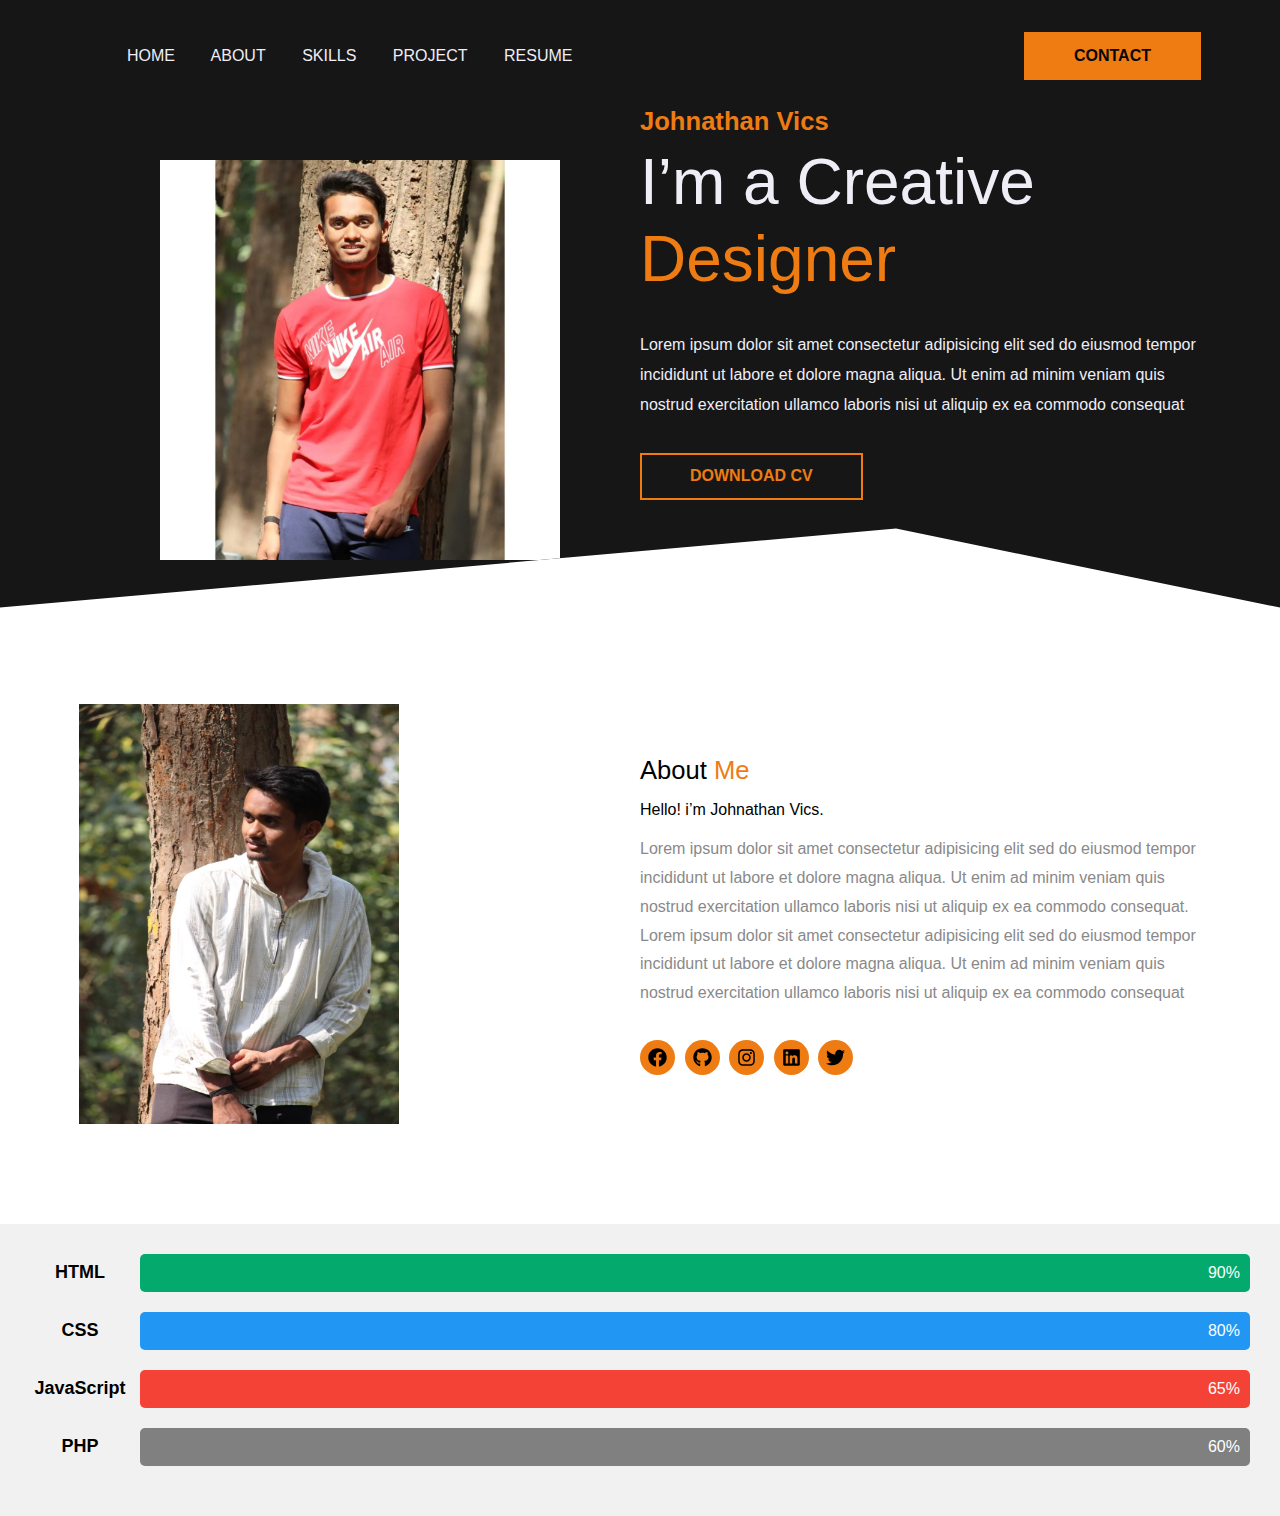
==== Level 1/Task 2/portfolio.html @ 54e66e0d "done" ====
<!DOCTYPE html>
<html lang="en">
  <head>
    <meta charset="UTF-8" />
    <meta name="viewport" content="width=device-width, initial-scale=1.0" />
    <title>Deepak Singh Bohra</title>
    <link rel="stylesheet" href="./css/style.css" />
  </head>
  <body>
    <header>
      <div class="container">
        <nav id="main-nav" class="flex items-center justify-between">
          <div class="left flex items-center">
            <div class="branding">
              <img src="" alt="" />
            </div>
            <div>
              <a href="#">Home</a>
              <a href="#about">About</a>
              <a href="#skills">Skills</a>
              <a href="#project">Project</a>
              <a href="#resume">Resume</a>
            </div>
          </div>
          <div class="right">
            <button class="btn btn-primary">Contact</button>
          </div>
        </nav>
        <div class="hero flex items-center justify-between">
          <div class="left flex-1 flex justify-center">
            <img src="./images/myp.jpeg" alt="" />
          </div>
          <div class="right flex-1">
            <h6>Johnathan Vics</h6>
            <h1>I’m a Creative <span>Designer</span></h1>
            <p>
              Lorem ipsum dolor sit amet consectetur adipisicing elit sed do
              eiusmod tempor incididunt ut labore et dolore magna aliqua. Ut
              enim ad minim veniam quis nostrud exercitation ullamco laboris
              nisi ut aliquip ex ea commodo consequat
            </p>
            <div>
              <button class="btn btn-secondary">DOWNLOAD CV</button>
            </div>
          </div>
        </div>
      </div>
    </header>
    <section id="about" class="about">
        <div class="container flex items-center about-inner-wrap">
            <div class="flex-1">
                <img class="about-me-img" src="./images/mypic2.jpeg" alt="">
            </div>
            <div class="flex-1 right">
                <h1>About <span>Me</span></h1>
                <h3>Hello! i’m Johnathan Vics.</h3>
                <p>Lorem ipsum dolor sit amet consectetur adipisicing elit sed do eiusmod tempor incididunt ut
                    labore et
                    dolore magna aliqua. Ut enim ad minim veniam quis nostrud exercitation ullamco laboris nisi ut
                    aliquip ex ea commodo consequat. Lorem ipsum dolor sit amet consectetur adipisicing elit sed do
                    eiusmod tempor incididunt ut labore et dolore magna aliqua.

                    Ut enim ad minim veniam quis nostrud exercitation ullamco laboris nisi ut aliquip ex ea commodo
                    consequat</p>
                <div class="social">
                    <a href="#"><img src="./icons/facebook.svg" alt=""></a>
                    <a href="#"><img src="./icons/github.svg" alt=""></a>
                    <a href="#"><img src="./icons/instagram.svg" alt=""></a>
                    <a href="#"><img src="./icons/linkedin.svg" alt=""></a>
                    <a href="#"><img src="./icons/twitter.svg" alt=""></a>
                </div>
            </div>
        </div>
    </section>
    <section id="skills">
        <div class="skill-container">
            <p>HTML</p>
            <div class="skill html">90%</div>
        </div>
          
        <div class="skill-container">
            <p>CSS</p>
            <div class="skill css">80%</div>
        </div>
          
        <div class="skill-container">
            <p>JavaScript</p>
            <div class="skill js">65%</div>
        </div>
          
        <div class="skill-container">
            <p>PHP</p>
            <div class="skill php">60%</div>
        </div>
    </section>
  </body>
</html>
---- Level 1/Task 2/css/style.css ----
@import 'utilities.css';

* {
    padding: 0;
    margin: 0;
    box-sizing: border-box;
    -webkit-font-smoothing: antialiased;
}

:root {
    --primary: #ee7c12;
    --dark: #161616;
    --pure: hsl(248, 33%, 95%);
    --ternary: #898989;
    --light: #F2F2F2;
    --secondary: #070606;
}

html {
    scroll-behavior: smooth;
}

body {
    font-family: 'Poppins', sans-serif;
}

header {
    background: var(--dark);
    clip-path: polygon(0 0, 100% 0, 100% 100%, 70% 87%, 0 100%);
}

.container {
    max-width: 1152px;
    padding: 0 15px;
    margin: 0 auto;
}

header nav .left a {
    color: var(--pure);
    text-decoration: none;
    margin-right: 2rem;
    text-transform: uppercase;
    transition: all .3s ease;
}

header nav .left a:hover {
    color: var(--primary);
}

header nav {
    padding: 2rem 0;
}

header nav .branding {
    margin-right: 3rem;
}
.hero{
    padding:3rem 0;
}
.hero .left img{
    width:400px;
}
.hero .right{
    color:var(--pure);
}
.hero .right h6{
    font-size:1.6rem;
    color:var(--primary);
    margin-bottom:0.5rem;
}
.hero .right h1{
    font-size:4rem;
    font-weight:100;
    line-height:1.2;
    margin-bottom:2rem;
}
.hero .right h1 span{
    color:var(--primary);
}
.hero .right p{
    line-height:1.9;
    margin-bottom:2rem;
}
.hero .right {
    margin-top:-7rem;
}
section{
    padding:6rem 0;
}
section.about .about-me-img{
    height:420px;
    width: 320px;
}
section.about h1{
    margin-bottom: 1rem;
    font-size:1.6rem;
    font-weight:400;
}
section.about h1 span{
    color:var(--primary);
}
section.about h3{
    font-size: 1rem;
    margin-bottom:1rem;
    font-weight: 400;
}

section.about p{
    font-family:'Lato', sans-serif;
    color:var(--ternary);
    line-height: 1.8;
    margin-bottom:2rem;
}
section.about .social{
    display:flex;
}
section.about .social a{
    background:var(--primary);
    display:flex;
    align-items:center;
    justify-content:center;
    width:35px;
    height:35px;
    border-radius: 50%;
    -webkit-border-radius: 50%;
    -moz-border-radius: 50%;
    -ms-border-radius: 50%;
    -o-border-radius: 50%;
    margin-right:0.6rem;
    transition: all .3s ease;
    -webkit-transition: all .3s ease;
    -moz-transition: all .3s ease;
    -ms-transition: all .3s ease;
    -o-transition: all .3s ease;
}
section.about .social a:hover{
    background:var(--pure);
}
section.about .social a img{
    width:100%;
    height:100%;
    padding:0.5rem;
}

body {
    font-family: Arial, sans-serif;
    margin: 0;
    padding: 0;
}

#skills {
    background-color: #f1f1f1;
    padding: 30px;
    text-align: center;
}

.skill-container {
    display: flex;
    align-items: center;
    margin-bottom: 20px;
}

.skill-container p {
    margin-right: 10px;
    font-size: 18px;
    font-weight: bold;
    width: 100px;
}

.skill {
    flex: 1;
    text-align: right;
    padding: 10px;
    border-radius: 5px;
    color: white;
    transition: width 1s;
}

.html {
    background-color: #04AA6D;
    width: 90%;
} 
.css {
    background-color: #2196F3;
    width:80%;
} 
.js {
    background-color: #f44336;
    width: 65%;
} 
.php {      
    background-color: #808080;
    width: 60%;
}
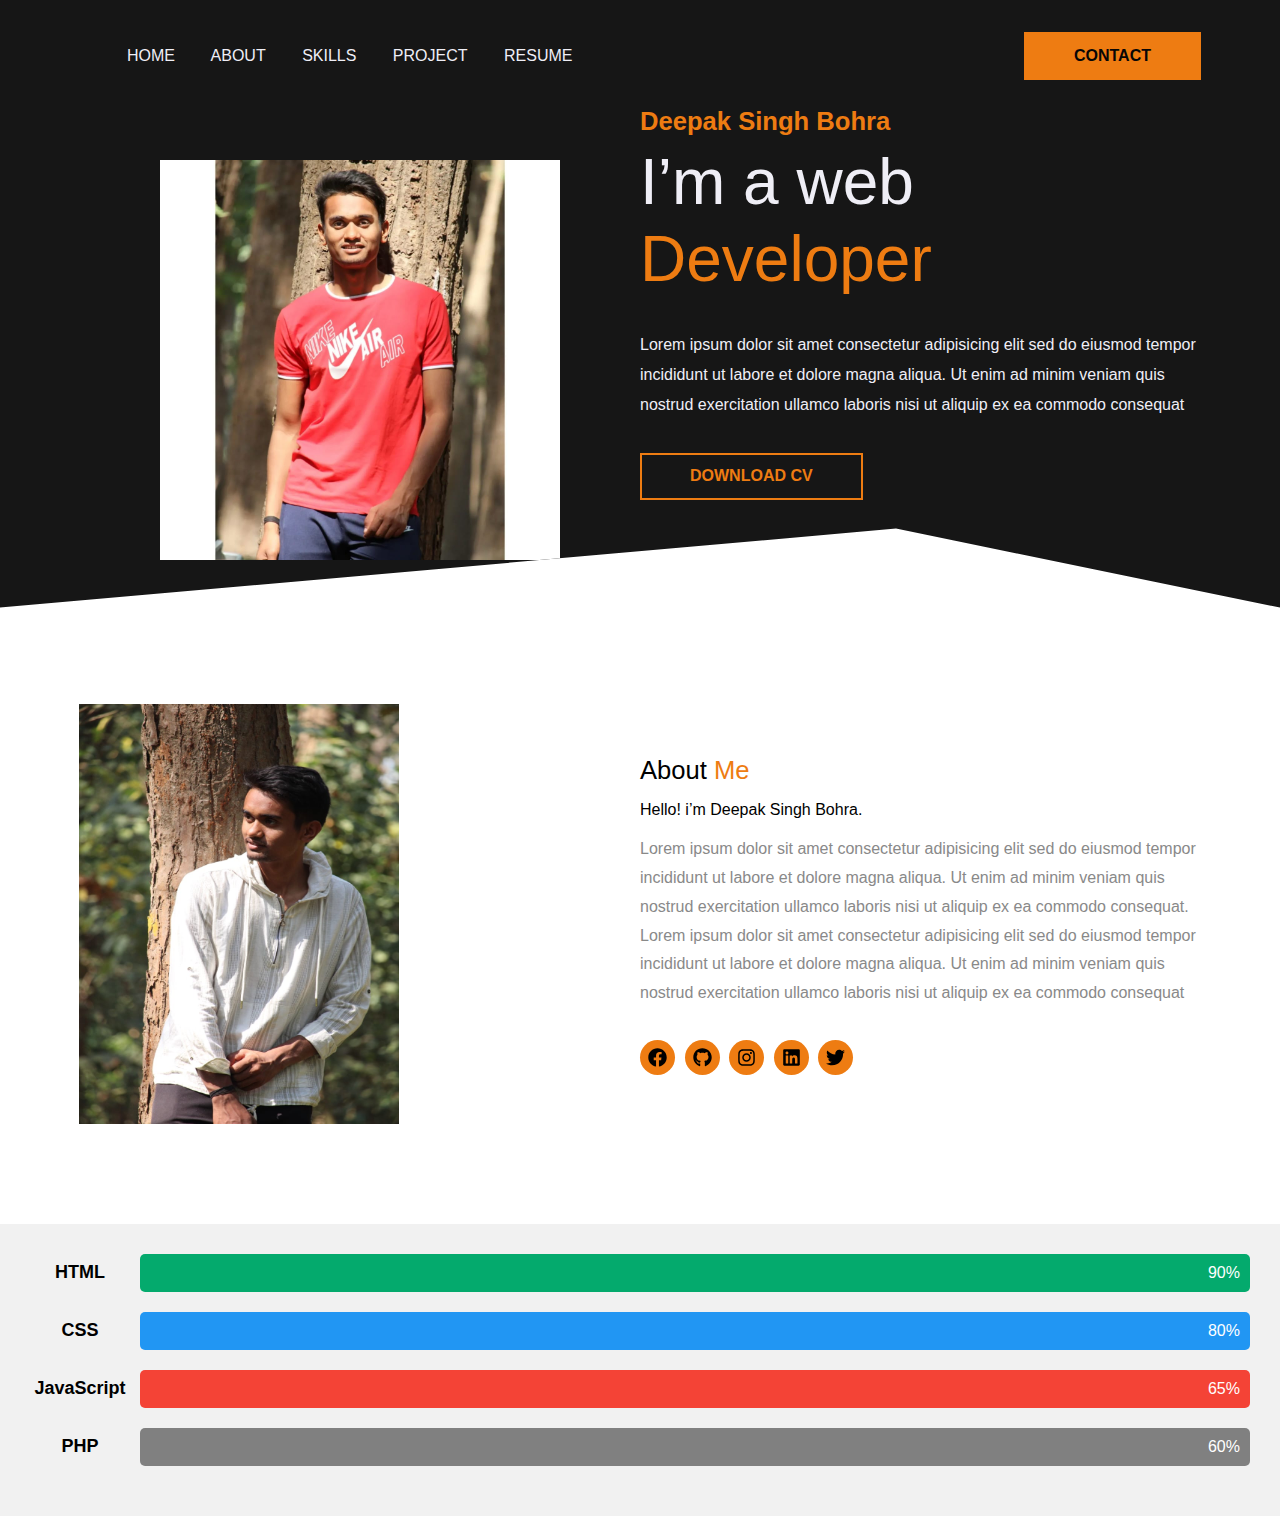
==== commit f936effa: "Update portfolio.html" ====
--- a/Level 1/Task 2/portfolio.html
+++ b/Level 1/Task 2/portfolio.html
@@ -31,8 +31,8 @@
             <img src="./images/myp.jpeg" alt="" />
           </div>
           <div class="right flex-1">
-            <h6>Johnathan Vics</h6>
-            <h1>I’m a Creative <span>Designer</span></h1>
+            <h6>Deepak Singh Bohra</h6>
+            <h1>I’m a web <span>Developer</span></h1>
             <p>
               Lorem ipsum dolor sit amet consectetur adipisicing elit sed do
               eiusmod tempor incididunt ut labore et dolore magna aliqua. Ut
@@ -53,7 +53,7 @@
             </div>
             <div class="flex-1 right">
                 <h1>About <span>Me</span></h1>
-                <h3>Hello! i’m Johnathan Vics.</h3>
+                <h3>Hello! i’m Deepak Singh Bohra.</h3>
                 <p>Lorem ipsum dolor sit amet consectetur adipisicing elit sed do eiusmod tempor incididunt ut
                     labore et
                     dolore magna aliqua. Ut enim ad minim veniam quis nostrud exercitation ullamco laboris nisi ut
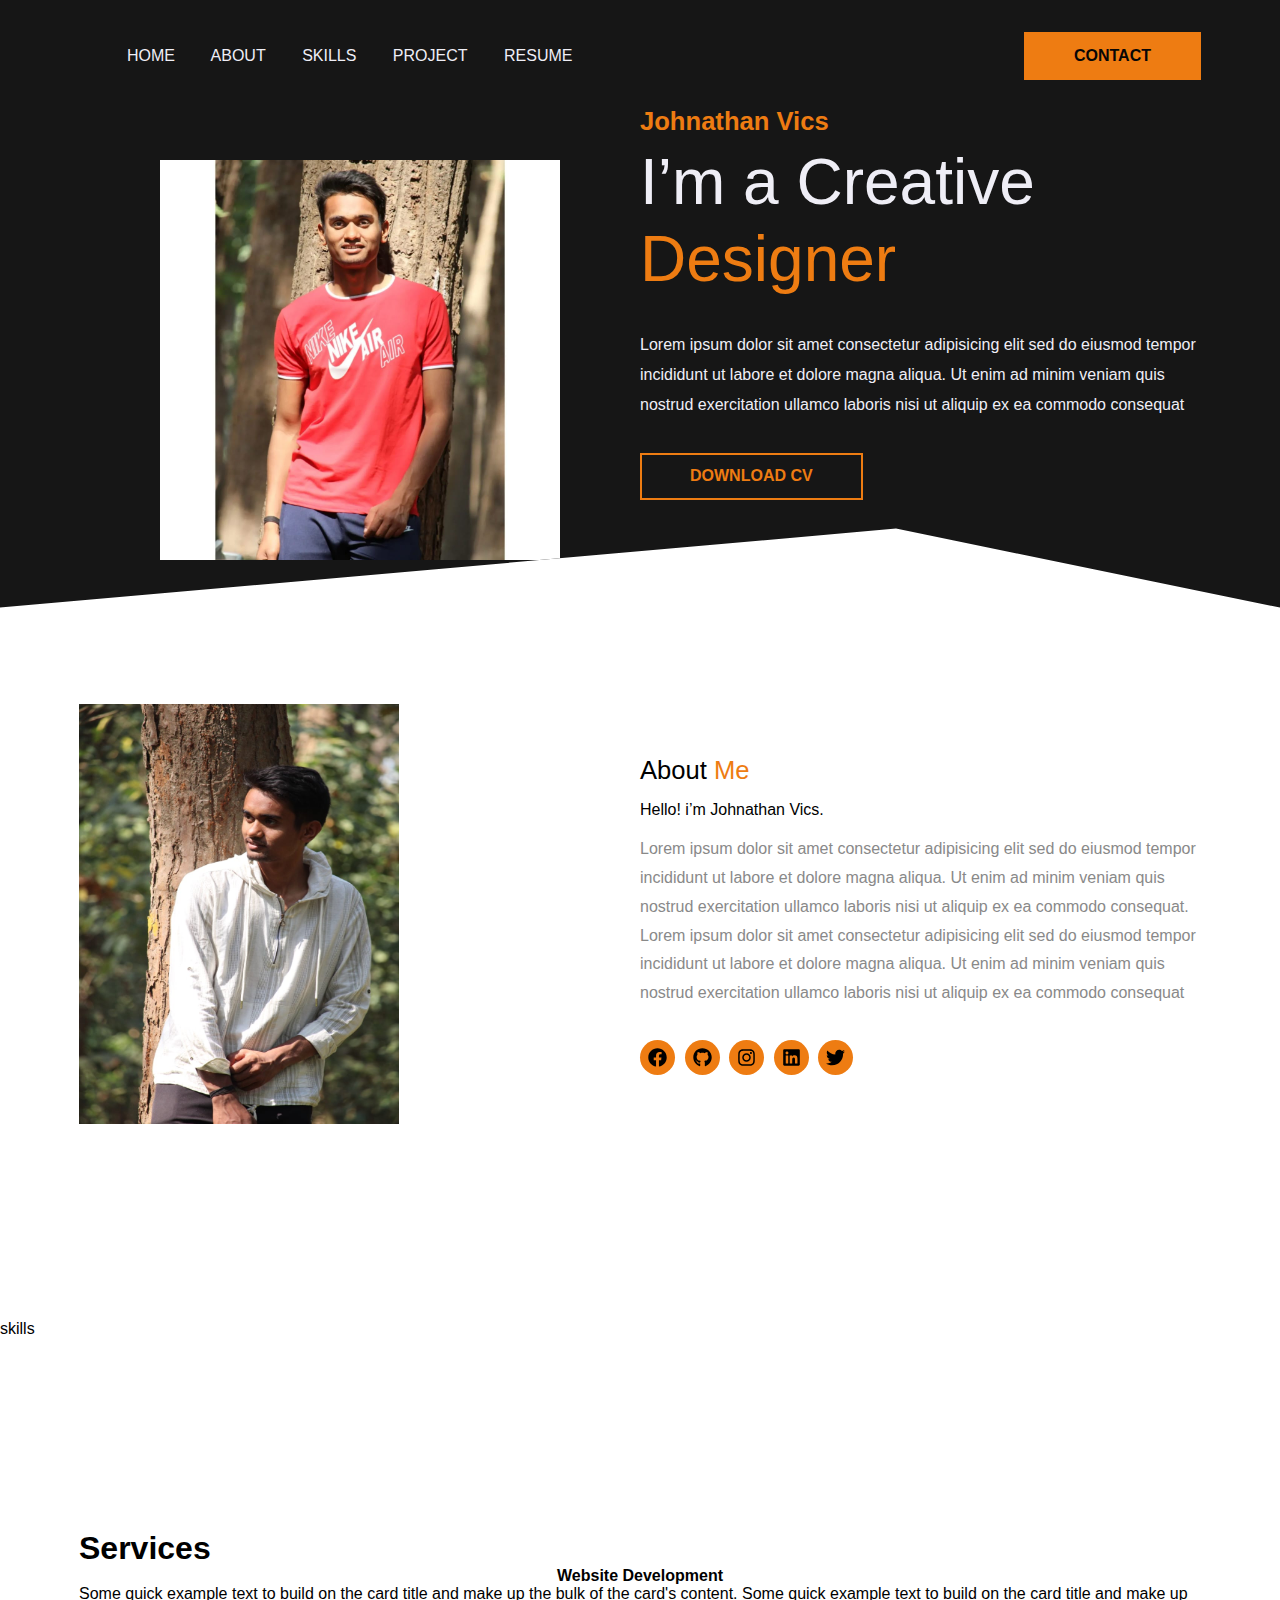
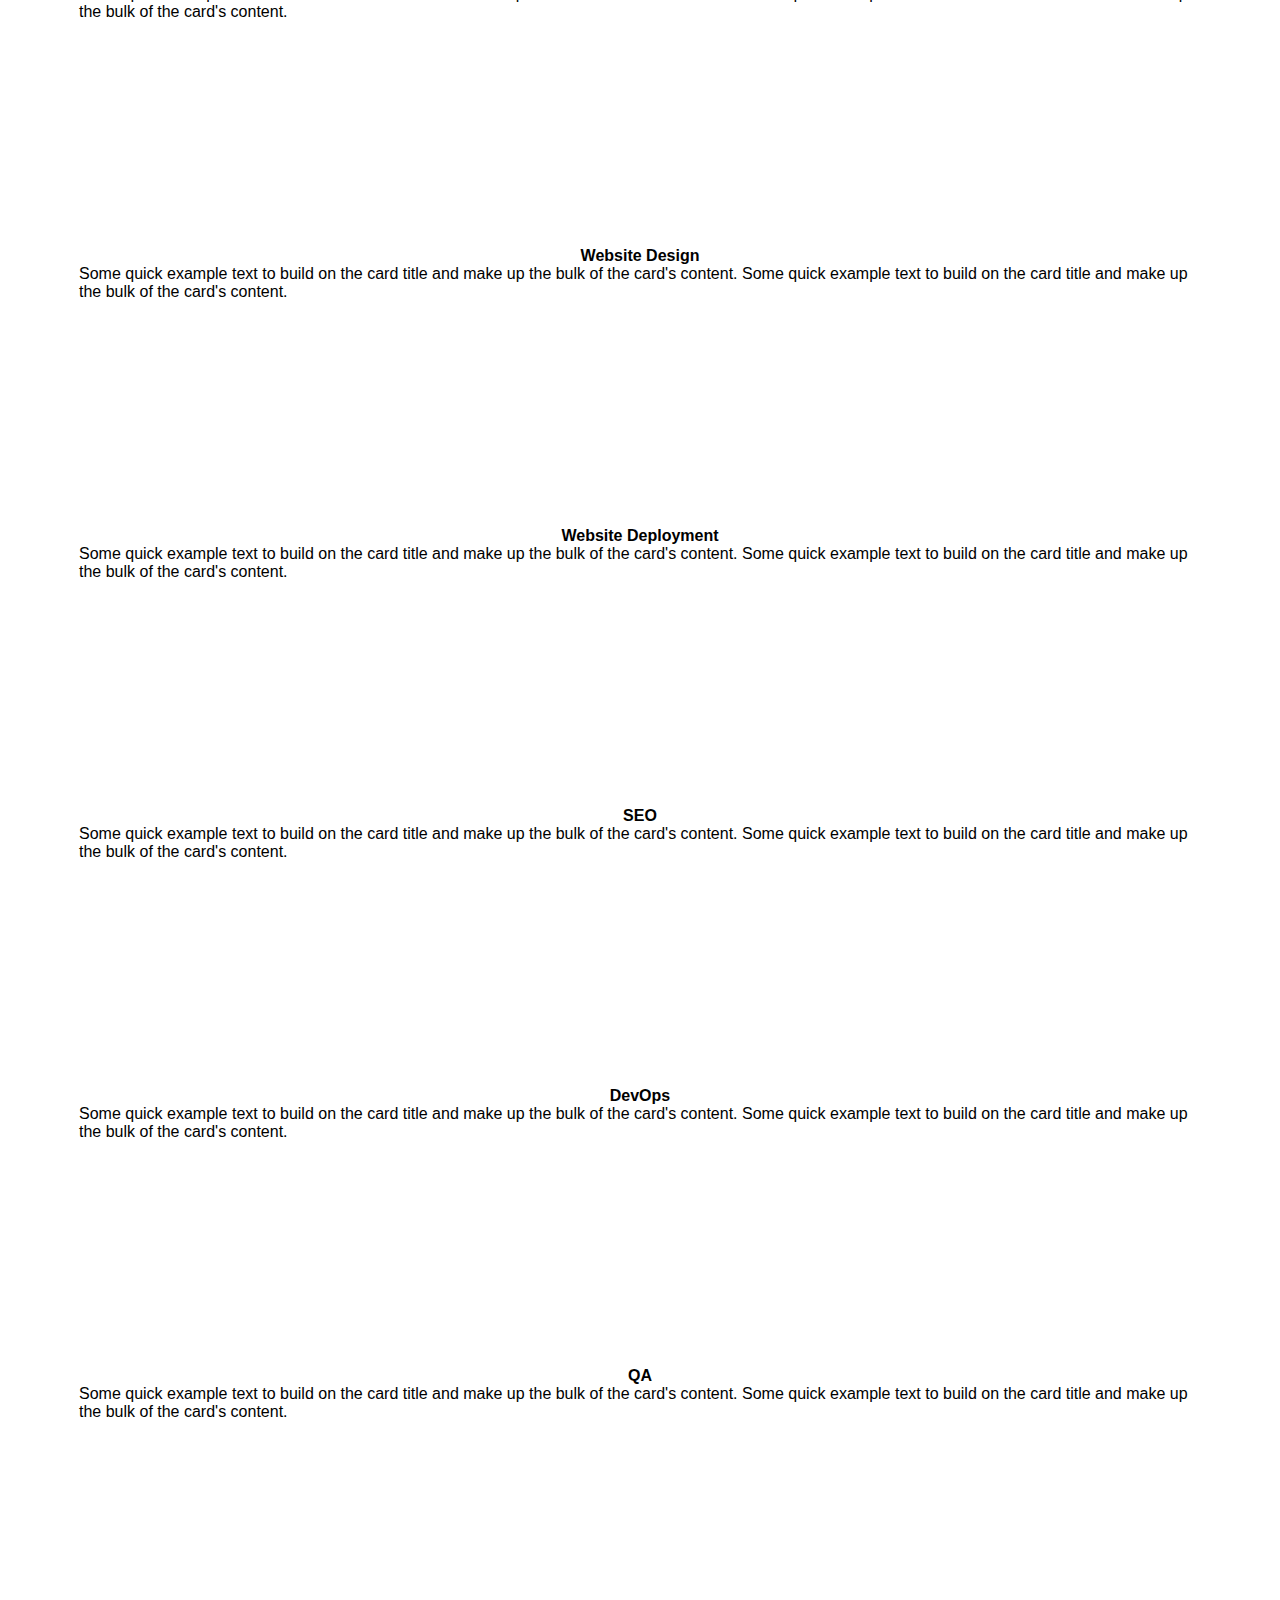
==== commit 3117813f: "done" ====
--- a/Level 1/Task 2/portfolio.html
+++ b/Level 1/Task 2/portfolio.html
@@ -31,8 +31,8 @@
             <img src="./images/myp.jpeg" alt="" />
           </div>
           <div class="right flex-1">
-            <h6>Deepak Singh Bohra</h6>
-            <h1>I’m a web <span>Developer</span></h1>
+            <h6>Johnathan Vics</h6>
+            <h1>I’m a Creative <span>Designer</span></h1>
             <p>
               Lorem ipsum dolor sit amet consectetur adipisicing elit sed do
               eiusmod tempor incididunt ut labore et dolore magna aliqua. Ut
@@ -47,51 +47,132 @@
       </div>
     </header>
     <section id="about" class="about">
-        <div class="container flex items-center about-inner-wrap">
-            <div class="flex-1">
-                <img class="about-me-img" src="./images/mypic2.jpeg" alt="">
+      <div class="container flex items-center about-inner-wrap">
+        <div class="flex-1">
+          <img class="about-me-img" src="./images/mypic2.jpeg" alt="" />
+        </div>
+        <div class="flex-1 right">
+          <h1>About <span>Me</span></h1>
+          <h3>Hello! i’m Johnathan Vics.</h3>
+          <p>
+            Lorem ipsum dolor sit amet consectetur adipisicing elit sed do
+            eiusmod tempor incididunt ut labore et dolore magna aliqua. Ut enim
+            ad minim veniam quis nostrud exercitation ullamco laboris nisi ut
+            aliquip ex ea commodo consequat. Lorem ipsum dolor sit amet
+            consectetur adipisicing elit sed do eiusmod tempor incididunt ut
+            labore et dolore magna aliqua. Ut enim ad minim veniam quis nostrud
+            exercitation ullamco laboris nisi ut aliquip ex ea commodo consequat
+          </p>
+          <div class="social">
+            <a href="#"><img src="./icons/facebook.svg" alt="" /></a>
+            <a href="#"><img src="./icons/github.svg" alt="" /></a>
+            <a href="#"><img src="./icons/instagram.svg" alt="" /></a>
+            <a href="#"><img src="./icons/linkedin.svg" alt="" /></a>
+            <a href="#"><img src="./icons/twitter.svg" alt="" /></a>
+          </div>
+        </div>
+      </div>
+    </section>
+    <!-- skills section -->
+    <section>skills</section>
+
+    <!-- services section-->
+    <section id="services">
+      <div class="container">
+        <h1 class="text-center">Services</h1>
+        <div class="row">
+          <div class="col-lg-4 mt-4">
+            <div class="card servicesText">
+              <div class="card-body">
+                <i class="fas servicesIcon fa-clock"></i>
+                <h4 class="card-title mt-3">Website Development</h4>
+                <p class="card-text mt-3">
+                  Some quick example text to build on the card title and make up
+                  the bulk of the card's content. Some quick example text to
+                  build on the card title and make up the bulk of the card's
+                  content.
+                </p>
+              </div>
             </div>
-            <div class="flex-1 right">
-                <h1>About <span>Me</span></h1>
-                <h3>Hello! i’m Deepak Singh Bohra.</h3>
-                <p>Lorem ipsum dolor sit amet consectetur adipisicing elit sed do eiusmod tempor incididunt ut
-                    labore et
-                    dolore magna aliqua. Ut enim ad minim veniam quis nostrud exercitation ullamco laboris nisi ut
-                    aliquip ex ea commodo consequat. Lorem ipsum dolor sit amet consectetur adipisicing elit sed do
-                    eiusmod tempor incididunt ut labore et dolore magna aliqua.
+          </div>
+          <div class="col-lg-4 mt-4">
+            <div class="card servicesText">
+              <div class="card-body">
+                <i class="fas servicesIcon fa-layer-group"></i>
+                <h4 class="card-title mt-3">Website Design</h4>
+                <p class="card-text mt-3">
+                  Some quick example text to build on the card title and make up
+                  the bulk of the card's content. Some quick example text to
+                  build on the card title and make up the bulk of the card's
+                  content.
+                </p>
+              </div>
+            </div>
+          </div>
 
-                    Ut enim ad minim veniam quis nostrud exercitation ullamco laboris nisi ut aliquip ex ea commodo
-                    consequat</p>
-                <div class="social">
-                    <a href="#"><img src="./icons/facebook.svg" alt=""></a>
-                    <a href="#"><img src="./icons/github.svg" alt=""></a>
-                    <a href="#"><img src="./icons/instagram.svg" alt=""></a>
-                    <a href="#"><img src="./icons/linkedin.svg" alt=""></a>
-                    <a href="#"><img src="./icons/twitter.svg" alt=""></a>
-                </div>
+          <div class="col-lg-4 mt-4">
+            <div class="card servicesText">
+              <div class="card-body">
+                <i class="far servicesIcon fa-check-circle"></i>
+                <h4 class="card-title mt-3">Website Deployment</h4>
+                <p class="card-text mt-3">
+                  Some quick example text to build on the card title and make up
+                  the bulk of the card's content. Some quick example text to
+                  build on the card title and make up the bulk of the card's
+                  content.
+                </p>
+              </div>
             </div>
+          </div>
         </div>
-    </section>
-    <section id="skills">
-        <div class="skill-container">
-            <p>HTML</p>
-            <div class="skill html">90%</div>
+
+        <div class="row">
+          <div class="col-lg-4 mt-4">
+            <div class="card servicesText">
+              <div class="card-body">
+                <i class="fas servicesIcon fa-search"></i>
+                <h4 class="card-title mt-3">SEO</h4>
+                <p class="card-text mt-3">
+                  Some quick example text to build on the card title and make up
+                  the bulk of the card's content. Some quick example text to
+                  build on the card title and make up the bulk of the card's
+                  content.
+                </p>
+              </div>
+            </div>
+          </div>
+
+          <div class="col-lg-4 mt-4">
+            <div class="card servicesText">
+              <div class="card-body">
+                <i class="fas servicesIcon fa-shield-alt"></i>
+                <h4 class="card-title mt-3">DevOps</h4>
+                <p class="card-text mt-3">
+                  Some quick example text to build on the card title and make up
+                  the bulk of the card's content. Some quick example text to
+                  build on the card title and make up the bulk of the card's
+                  content.
+                </p>
+              </div>
+            </div>
+          </div>
+
+          <div class="col-lg-4 mt-4">
+            <div class="card servicesText">
+              <div class="card-body">
+                <i class="fas servicesIcon fa-wrench"></i>
+                <h4 class="card-title mt-3">QA</h4>
+                <p class="card-text mt-3">
+                  Some quick example text to build on the card title and make up
+                  the bulk of the card's content. Some quick example text to
+                  build on the card title and make up the bulk of the card's
+                  content.
+                </p>
+              </div>
+            </div>
+          </div>
         </div>
-          
-        <div class="skill-container">
-            <p>CSS</p>
-            <div class="skill css">80%</div>
-        </div>
-          
-        <div class="skill-container">
-            <p>JavaScript</p>
-            <div class="skill js">65%</div>
-        </div>
-          
-        <div class="skill-container">
-            <p>PHP</p>
-            <div class="skill php">60%</div>
-        </div>
+      </div>
     </section>
   </body>
 </html>
--- a/Level 1/Task 2/css/style.css
+++ b/Level 1/Task 2/css/style.css
@@ -148,48 +148,23 @@
     padding: 0;
 }
 
-#skills {
-    background-color: #f1f1f1;
-    padding: 30px;
+.servicesText.card {
+    height: 280px;
+    cursor: pointer;
+  }
+.servicesIcon {
+    font-size: 36px;
+    text-align: center;
+    width: 100%;
+}
+.card-title {
     text-align: center;
 }
-
-.skill-container {
-    display: flex;
-    align-items: center;
-    margin-bottom: 20px;
+.card:hover .servicesIcon {
+    color: #008000;
+}
+.servicesText:hover {
+    border: 1px solid #008000;
 }
 
-.skill-container p {
-    margin-right: 10px;
-    font-size: 18px;
-    font-weight: bold;
-    width: 100px;
-}
 
-.skill {
-    flex: 1;
-    text-align: right;
-    padding: 10px;
-    border-radius: 5px;
-    color: white;
-    transition: width 1s;
-}
-
-.html {
-    background-color: #04AA6D;
-    width: 90%;
-} 
-.css {
-    background-color: #2196F3;
-    width:80%;
-} 
-.js {
-    background-color: #f44336;
-    width: 65%;
-} 
-.php {      
-    background-color: #808080;
-    width: 60%;
-} 
-
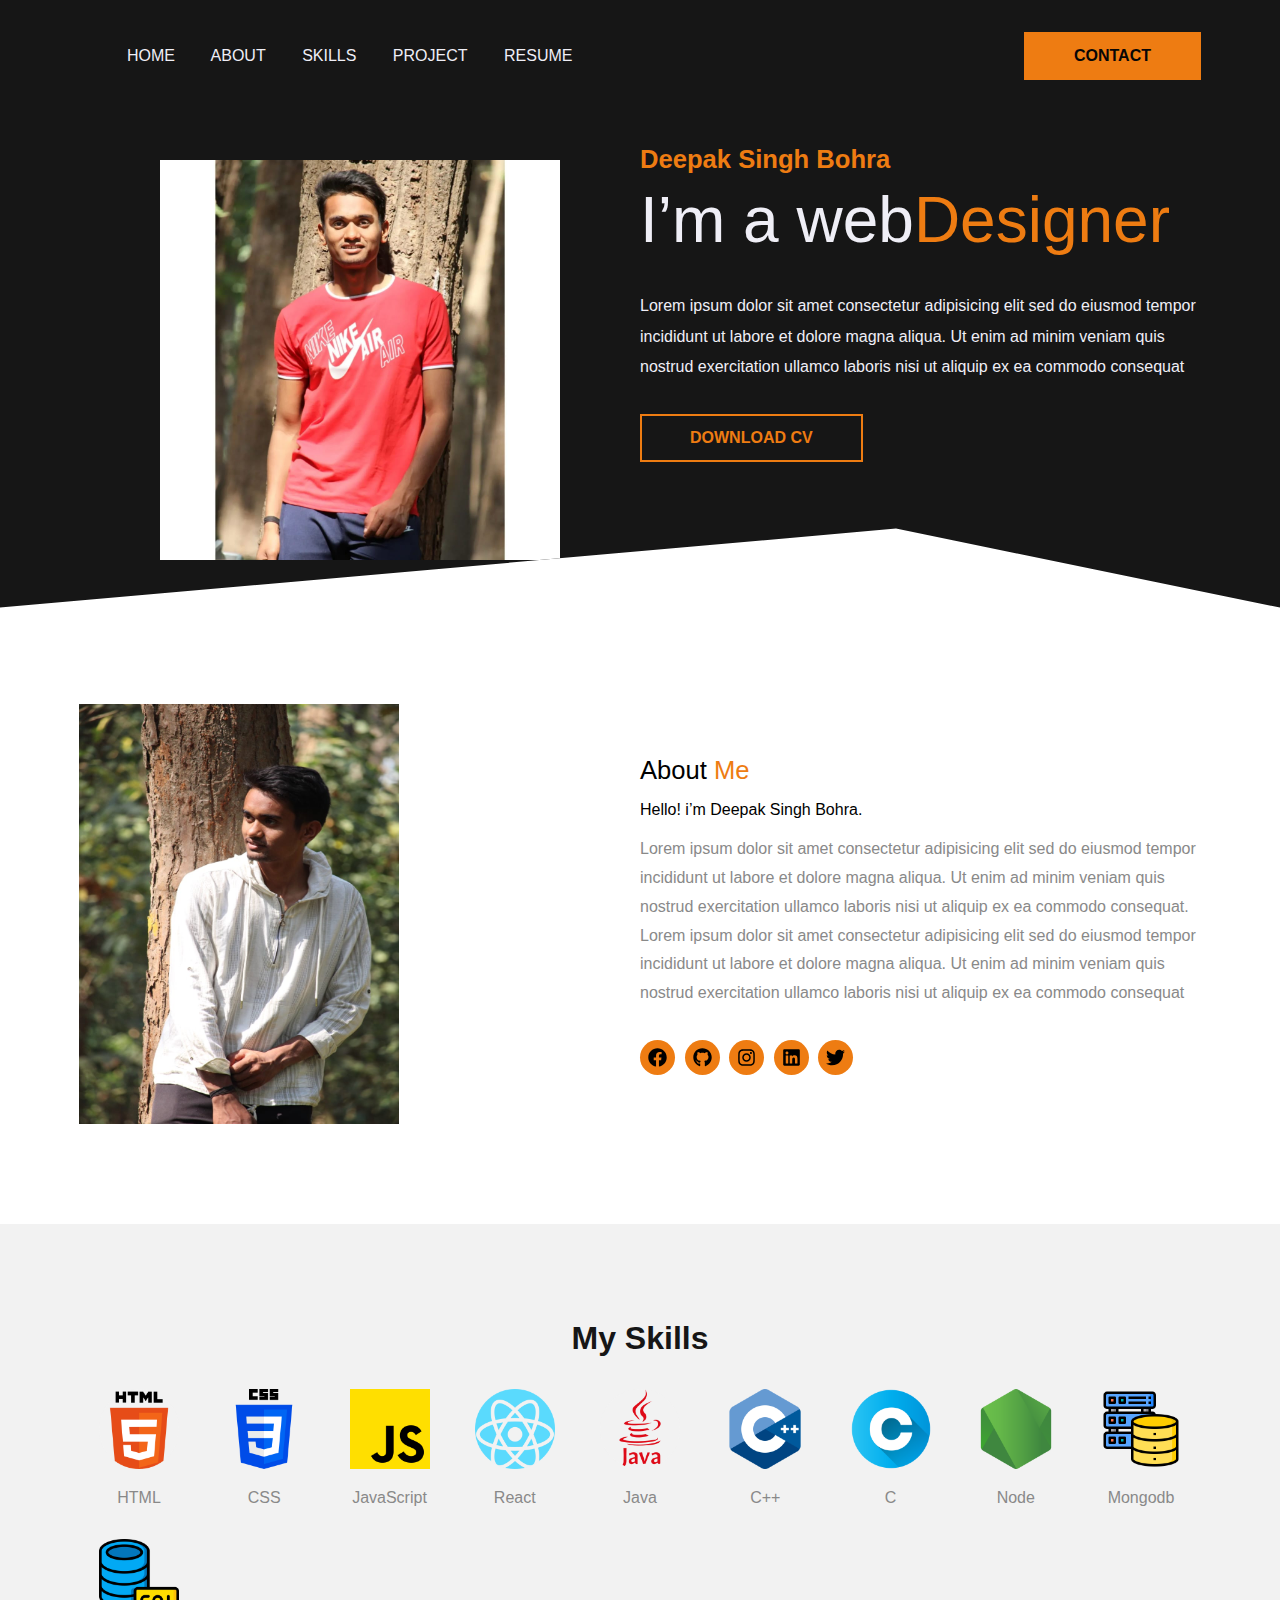
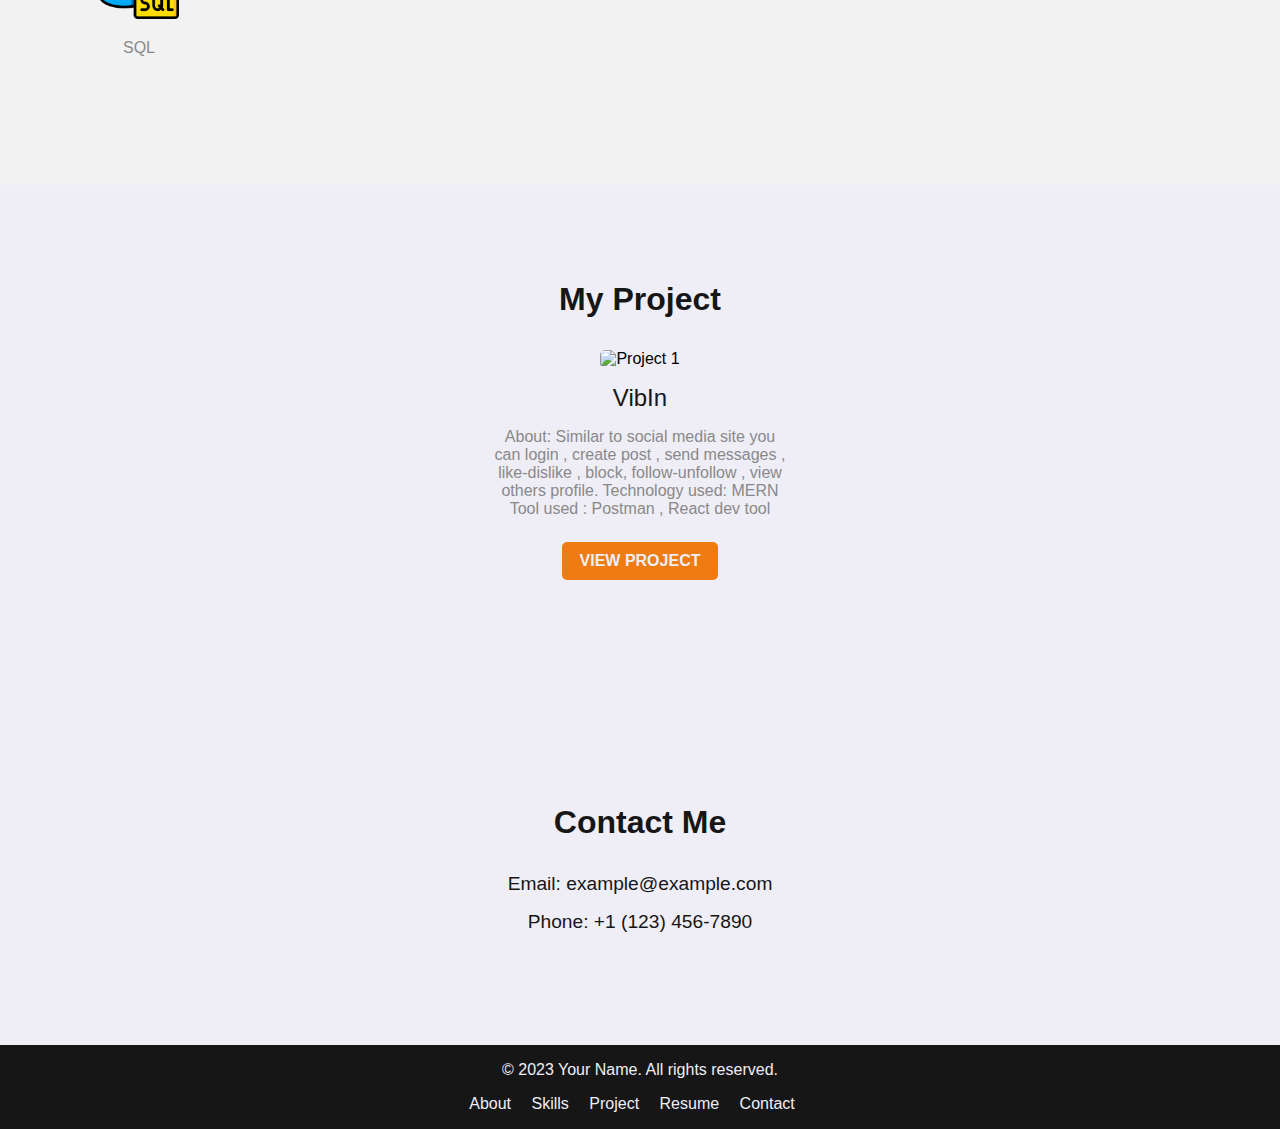
==== commit d17b2179: "task 2" ====
--- a/Level 1/Task 2/portfolio.html
+++ b/Level 1/Task 2/portfolio.html
@@ -1,178 +1,182 @@
 <!DOCTYPE html>
 <html lang="en">
-  <head>
-    <meta charset="UTF-8" />
-    <meta name="viewport" content="width=device-width, initial-scale=1.0" />
-    <title>Deepak Singh Bohra</title>
-    <link rel="stylesheet" href="./css/style.css" />
-  </head>
-  <body>
-    <header>
-      <div class="container">
-        <nav id="main-nav" class="flex items-center justify-between">
-          <div class="left flex items-center">
-            <div class="branding">
-              <img src="" alt="" />
-            </div>
-            <div>
-              <a href="#">Home</a>
-              <a href="#about">About</a>
-              <a href="#skills">Skills</a>
-              <a href="#project">Project</a>
-              <a href="#resume">Resume</a>
-            </div>
+
+<head>
+  <meta charset="UTF-8" />
+  <meta name="viewport" content="width=device-width, initial-scale=1.0" />
+  <title>Deepak Singh Bohra</title>
+  <link rel="stylesheet" href="./css/style.css" />
+</head>
+
+<body>
+  <header>
+    <div class="container">
+      <nav id="main-nav" class="flex items-center justify-between">
+        <div class="left flex items-center">
+          <div class="branding">
+            <img src="" alt="" />
           </div>
-          <div class="right">
-            <button class="btn btn-primary">Contact</button>
+          <div>
+            <a href="#">Home</a>
+            <a href="#about">About</a>
+            <a href="#skills">Skills</a>
+            <a href="#project">Project</a>
+            <a href="#resume">Resume</a>
           </div>
-        </nav>
-        <div class="hero flex items-center justify-between">
-          <div class="left flex-1 flex justify-center">
-            <img src="./images/myp.jpeg" alt="" />
-          </div>
-          <div class="right flex-1">
-            <h6>Johnathan Vics</h6>
-            <h1>I’m a Creative <span>Designer</span></h1>
-            <p>
-              Lorem ipsum dolor sit amet consectetur adipisicing elit sed do
-              eiusmod tempor incididunt ut labore et dolore magna aliqua. Ut
-              enim ad minim veniam quis nostrud exercitation ullamco laboris
-              nisi ut aliquip ex ea commodo consequat
-            </p>
-            <div>
-              <button class="btn btn-secondary">DOWNLOAD CV</button>
-            </div>
+        </div>
+        <div class="right">
+          <button class="btn btn-primary">Contact</button>
+        </div>
+      </nav>
+      <div class="hero flex items-center justify-between">
+        <div class="left flex-1 flex justify-center">
+          <img src="./images/myp.jpeg" alt="" />
+        </div>
+        <div class="right flex-1">
+          <h6>Deepak Singh Bohra</h6>
+          <h1>I’m a web<span>Designer</span></h1>
+          <p>
+            Lorem ipsum dolor sit amet consectetur adipisicing elit sed do
+            eiusmod tempor incididunt ut labore et dolore magna aliqua. Ut
+            enim ad minim veniam quis nostrud exercitation ullamco laboris
+            nisi ut aliquip ex ea commodo consequat
+          </p>
+          <div>
+            <button class="btn btn-secondary">DOWNLOAD CV</button>
           </div>
         </div>
       </div>
-    </header>
-    <section id="about" class="about">
-      <div class="container flex items-center about-inner-wrap">
-        <div class="flex-1">
-          <img class="about-me-img" src="./images/mypic2.jpeg" alt="" />
-        </div>
-        <div class="flex-1 right">
-          <h1>About <span>Me</span></h1>
-          <h3>Hello! i’m Johnathan Vics.</h3>
-          <p>
-            Lorem ipsum dolor sit amet consectetur adipisicing elit sed do
-            eiusmod tempor incididunt ut labore et dolore magna aliqua. Ut enim
-            ad minim veniam quis nostrud exercitation ullamco laboris nisi ut
-            aliquip ex ea commodo consequat. Lorem ipsum dolor sit amet
-            consectetur adipisicing elit sed do eiusmod tempor incididunt ut
-            labore et dolore magna aliqua. Ut enim ad minim veniam quis nostrud
-            exercitation ullamco laboris nisi ut aliquip ex ea commodo consequat
-          </p>
-          <div class="social">
-            <a href="#"><img src="./icons/facebook.svg" alt="" /></a>
-            <a href="#"><img src="./icons/github.svg" alt="" /></a>
-            <a href="#"><img src="./icons/instagram.svg" alt="" /></a>
-            <a href="#"><img src="./icons/linkedin.svg" alt="" /></a>
-            <a href="#"><img src="./icons/twitter.svg" alt="" /></a>
-          </div>
+    </div>
+  </header>
+  <section id="about" class="about">
+    <div class="container flex items-center about-inner-wrap">
+      <div class="flex-1">
+        <img class="about-me-img" src="./images/mypic2.jpeg" alt="" />
+      </div>
+      <div class="flex-1 right">
+        <h1>About <span>Me</span></h1>
+        <h3>Hello! i’m Deepak Singh Bohra.</h3>
+        <p>
+          Lorem ipsum dolor sit amet consectetur adipisicing elit sed do
+          eiusmod tempor incididunt ut labore et dolore magna aliqua. Ut enim
+          ad minim veniam quis nostrud exercitation ullamco laboris nisi ut
+          aliquip ex ea commodo consequat. Lorem ipsum dolor sit amet
+          consectetur adipisicing elit sed do eiusmod tempor incididunt ut
+          labore et dolore magna aliqua. Ut enim ad minim veniam quis nostrud
+          exercitation ullamco laboris nisi ut aliquip ex ea commodo consequat
+        </p>
+        <div class="social">
+          <a href="#"><img src="./icons/facebook.svg" alt="" /></a>
+          <a href="#"><img src="./icons/github.svg" alt="" /></a>
+          <a href="#"><img src="./icons/instagram.svg" alt="" /></a>
+          <a href="#"><img src="./icons/linkedin.svg" alt="" /></a>
+          <a href="#"><img src="./icons/twitter.svg" alt="" /></a>
         </div>
       </div>
-    </section>
-    <!-- skills section -->
-    <section>skills</section>
+    </div>
+  </section>
 
-    <!-- services section-->
-    <section id="services">
-      <div class="container">
-        <h1 class="text-center">Services</h1>
-        <div class="row">
-          <div class="col-lg-4 mt-4">
-            <div class="card servicesText">
-              <div class="card-body">
-                <i class="fas servicesIcon fa-clock"></i>
-                <h4 class="card-title mt-3">Website Development</h4>
-                <p class="card-text mt-3">
-                  Some quick example text to build on the card title and make up
-                  the bulk of the card's content. Some quick example text to
-                  build on the card title and make up the bulk of the card's
-                  content.
-                </p>
-              </div>
-            </div>
-          </div>
-          <div class="col-lg-4 mt-4">
-            <div class="card servicesText">
-              <div class="card-body">
-                <i class="fas servicesIcon fa-layer-group"></i>
-                <h4 class="card-title mt-3">Website Design</h4>
-                <p class="card-text mt-3">
-                  Some quick example text to build on the card title and make up
-                  the bulk of the card's content. Some quick example text to
-                  build on the card title and make up the bulk of the card's
-                  content.
-                </p>
-              </div>
-            </div>
-          </div>
+  <!-- skills section -->
 
-          <div class="col-lg-4 mt-4">
-            <div class="card servicesText">
-              <div class="card-body">
-                <i class="far servicesIcon fa-check-circle"></i>
-                <h4 class="card-title mt-3">Website Deployment</h4>
-                <p class="card-text mt-3">
-                  Some quick example text to build on the card title and make up
-                  the bulk of the card's content. Some quick example text to
-                  build on the card title and make up the bulk of the card's
-                  content.
-                </p>
-              </div>
-            </div>
-          </div>
+  <section id="skills" class="skills">
+    <div class="container">
+      <h1 style="text-align: center;">My Skills</h1>
+      <div class="skills-list">
+        <div class="skill">
+          <img src="./images/html.png" alt="HTML" />
+          <p>HTML</p>
+        </div>
+        <div class="skill">
+          <img src="./images/css-3_5968242.png" alt="CSS" />
+          <p>CSS</p>
+        </div>
+        <div class="skill">
+          <img src="./images/js_5968292.png" alt="JavaScript" />
+          <p>JavaScript</p>
+        </div>
+        <div class="skill">
+          <img src="./images/react_919851.png" alt="React" />
+          <p>React</p>
+        </div>
+        <div class="skill">
+          <img src="./images/java_919854.png" alt="java" />
+          <p>Java</p>
+        </div>
+        <div class="skill">
+          <img src="./images/c_6132222.png" alt="c++" />
+          <p>C++</p>
+        </div>
+        <div class="skill">
+          <img src="./images/letter-c_3665923.png" alt="c" />
+          <p>C</p>
+        </div>
+        <div class="skill">
+          <img src="./images/node-js_5968322.png" alt="node" />
+          <p>Node</p>
+        </div>
+        <div class="skill">
+          <img src="./images/database-storage_2906274.png" alt="Mongodb" />
+          <p>Mongodb</p>
+        </div>
+        <div class="skill">
+          <img src="./images/database_4248443.png" alt="Sql" />
+          <p>SQL</p>
         </div>
 
-        <div class="row">
-          <div class="col-lg-4 mt-4">
-            <div class="card servicesText">
-              <div class="card-body">
-                <i class="fas servicesIcon fa-search"></i>
-                <h4 class="card-title mt-3">SEO</h4>
-                <p class="card-text mt-3">
-                  Some quick example text to build on the card title and make up
-                  the bulk of the card's content. Some quick example text to
-                  build on the card title and make up the bulk of the card's
-                  content.
-                </p>
-              </div>
-            </div>
-          </div>
+      </div>
+    </div>
+  </section>
 
-          <div class="col-lg-4 mt-4">
-            <div class="card servicesText">
-              <div class="card-body">
-                <i class="fas servicesIcon fa-shield-alt"></i>
-                <h4 class="card-title mt-3">DevOps</h4>
-                <p class="card-text mt-3">
-                  Some quick example text to build on the card title and make up
-                  the bulk of the card's content. Some quick example text to
-                  build on the card title and make up the bulk of the card's
-                  content.
-                </p>
-              </div>
-            </div>
-          </div>
-
-          <div class="col-lg-4 mt-4">
-            <div class="card servicesText">
-              <div class="card-body">
-                <i class="fas servicesIcon fa-wrench"></i>
-                <h4 class="card-title mt-3">QA</h4>
-                <p class="card-text mt-3">
-                  Some quick example text to build on the card title and make up
-                  the bulk of the card's content. Some quick example text to
-                  build on the card title and make up the bulk of the card's
-                  content.
-                </p>
-              </div>
-            </div>
-          </div>
+  <!-- projects section-->
+  <section id="project" class="project">
+    <div class="container">
+      <h1>My Project</h1>
+      <div class="project-list">
+        <div class="project-item">
+          <img src="" alt="Project 1" />
+          <h3>VibIn</h3>
+          <p>
+            About: Similar to social media site you can login ,
+            create post , send messages , like-dislike , block,
+            follow-unfollow , view others profile.
+            Technology used: MERN
+            Tool used : Postman , React dev tool
+          </p>
+          <a href="#" class="btn btn-secondary">View Project</a>
         </div>
       </div>
-    </section>
-  </body>
-</html>
+  </section>
+
+
+  <!-- contact inf0 -->
+
+  <section id="contact" class="contact">
+    <div class="container">
+      <h1>Contact Me</h1>
+      <div class="contact-info">
+        <p>Email: example@example.com</p>
+        <p>Phone: +1 (123) 456-7890</p>
+      </div>
+    </div>
+  </section>
+
+  <footer class="footer">
+    <div class="container">
+      <p>&copy; 2023 Your Name. All rights reserved.</p>
+      <div class="footer-links">
+        <a href="#about">About</a>
+        <a href="#skills">Skills</a>
+        <a href="#project">Project</a>
+        <a href="#resume">Resume</a>
+        <a href="#contact">Contact</a>
+        <!-- Add more links as needed -->
+      </div>
+    </div>
+  </footer>
+
+
+
+
+</body>
+
+</html>--- a/Level 1/Task 2/css/style.css
+++ b/Level 1/Task 2/css/style.css
@@ -142,29 +142,188 @@
     padding:0.5rem;
 }
 
-body {
-    font-family: Arial, sans-serif;
-    margin: 0;
-    padding: 0;
-}
-
-.servicesText.card {
-    height: 280px;
-    cursor: pointer;
-  }
-.servicesIcon {
-    font-size: 36px;
-    text-align: center;
+
+
+
+/* skills.css */
+section.skills {
+    background-color: var(--light);
+    padding: 6rem 0;
+  }
+  
+  section.skills h1 {
+    font-size: 2rem;
+    font-weight: 600;
+    color: var(--dark);
+    margin-bottom: 2rem;
+  }
+  
+  .skills-list {
+    display: flex;
+    justify-content: space-between;
+    flex-wrap: wrap;
+  }
+  
+  .skill {
+    text-align: center;
+    width: 120px;
+    margin-bottom: 2rem;
+  }
+  
+  .skill img {
+    width: 80px;
+    height: 80px;
+  }
+  
+  .skill p {
+    font-size: 1rem;
+    color: var(--ternary);
+    margin-top: 1rem;
+  }
+
+  
+
+/* project.css */
+section.project {
+    background-color: var(--pure);
+    padding: 6rem 0;
+    text-align: center;
+  }
+  
+  section.project h1 {
+    font-size: 2rem;
+    font-weight: 600;
+    color: var(--dark);
+    margin-bottom: 2rem;
+  }
+  
+  .project-list {
+    display: flex;
+    justify-content: center;
+    flex-wrap: wrap;
+  }
+  
+  .project-item {
+    text-align: center;
+    width: 300px;
+    margin-bottom: 2rem;
+  }
+  
+  .project-item img {
     width: 100%;
-}
-.card-title {
-    text-align: center;
-}
-.card:hover .servicesIcon {
-    color: #008000;
-}
-.servicesText:hover {
-    border: 1px solid #008000;
-}
-
-
+    max-height: 200px;
+    object-fit: cover;
+    border-radius: 5px;
+    margin-bottom: 1rem;
+  }
+  
+  .project-item h3 {
+    font-size: 1.5rem;
+    font-weight: 500;
+    color: var(--dark);
+    margin-bottom: 1rem;
+  }
+  
+  .project-item p {
+    font-size: 1rem;
+    color: var(--ternary);
+    margin-bottom: 1.5rem;
+  }
+  
+  .project-item .btn-secondary {
+    display: inline-block;
+    background-color: var(--primary);
+    color: var(--pure);
+    padding: 0.5rem 1rem;
+    border-radius: 5px;
+    text-decoration: none;
+    transition: background-color 0.3s ease;
+  }
+  
+  .project-item .btn-secondary:hover {
+    background-color: var(--dark);
+  }
+
+  
+/* resume.css */
+section.resume {
+    background-color: var(--light);
+    padding: 6rem 0;
+    text-align: center;
+  }
+  
+  section.resume h1 {
+    font-size: 2rem;
+    font-weight: 600;
+    color: var(--dark);
+    margin-bottom: 2rem;
+  }
+  
+  section.resume p {
+    font-size: 1rem;
+    color: var(--ternary);
+    margin-bottom: 2rem;
+  }
+  
+  section.resume a.btn-primary {
+    display: inline-block;
+    background-color: var(--primary);
+    color: var(--pure);
+    padding: 0.5rem 1rem;
+    border-radius: 5px;
+    text-decoration: none;
+    transition: background-color 0.3s ease;
+  }
+  
+  section.resume a.btn-primary:hover {
+    background-color: var(--dark);
+  }
+
+  
+/* contact.css */
+section.contact {
+    background-color: var(--pure);
+    padding: 6rem 0;
+    text-align: center;
+  }
+  
+  section.contact h1 {
+    font-size: 2rem;
+    font-weight: 600;
+    color: var(--dark);
+    margin-bottom: 2rem;
+  }
+  
+  section.contact p {
+    font-size: 1.2rem;
+    color: var(--dark);
+    margin-bottom: 1rem;
+  }
+
+  
+/* footer.css */
+footer.footer {
+    background-color: var(--dark);
+    color: var(--pure);
+    padding: 1rem 0;
+    text-align: center;
+  }
+  
+  footer.footer p {
+    font-size: 1rem;
+  }
+  
+  footer.footer .footer-links {
+    margin-top: 1rem;
+  }
+  
+  footer.footer .footer-links a {
+    color: var(--pure);
+    text-decoration: none;
+    margin-right: 1rem;
+  }
+  
+  footer.footer .footer-links a:hover {
+    color: var(--primary);
+  }
+  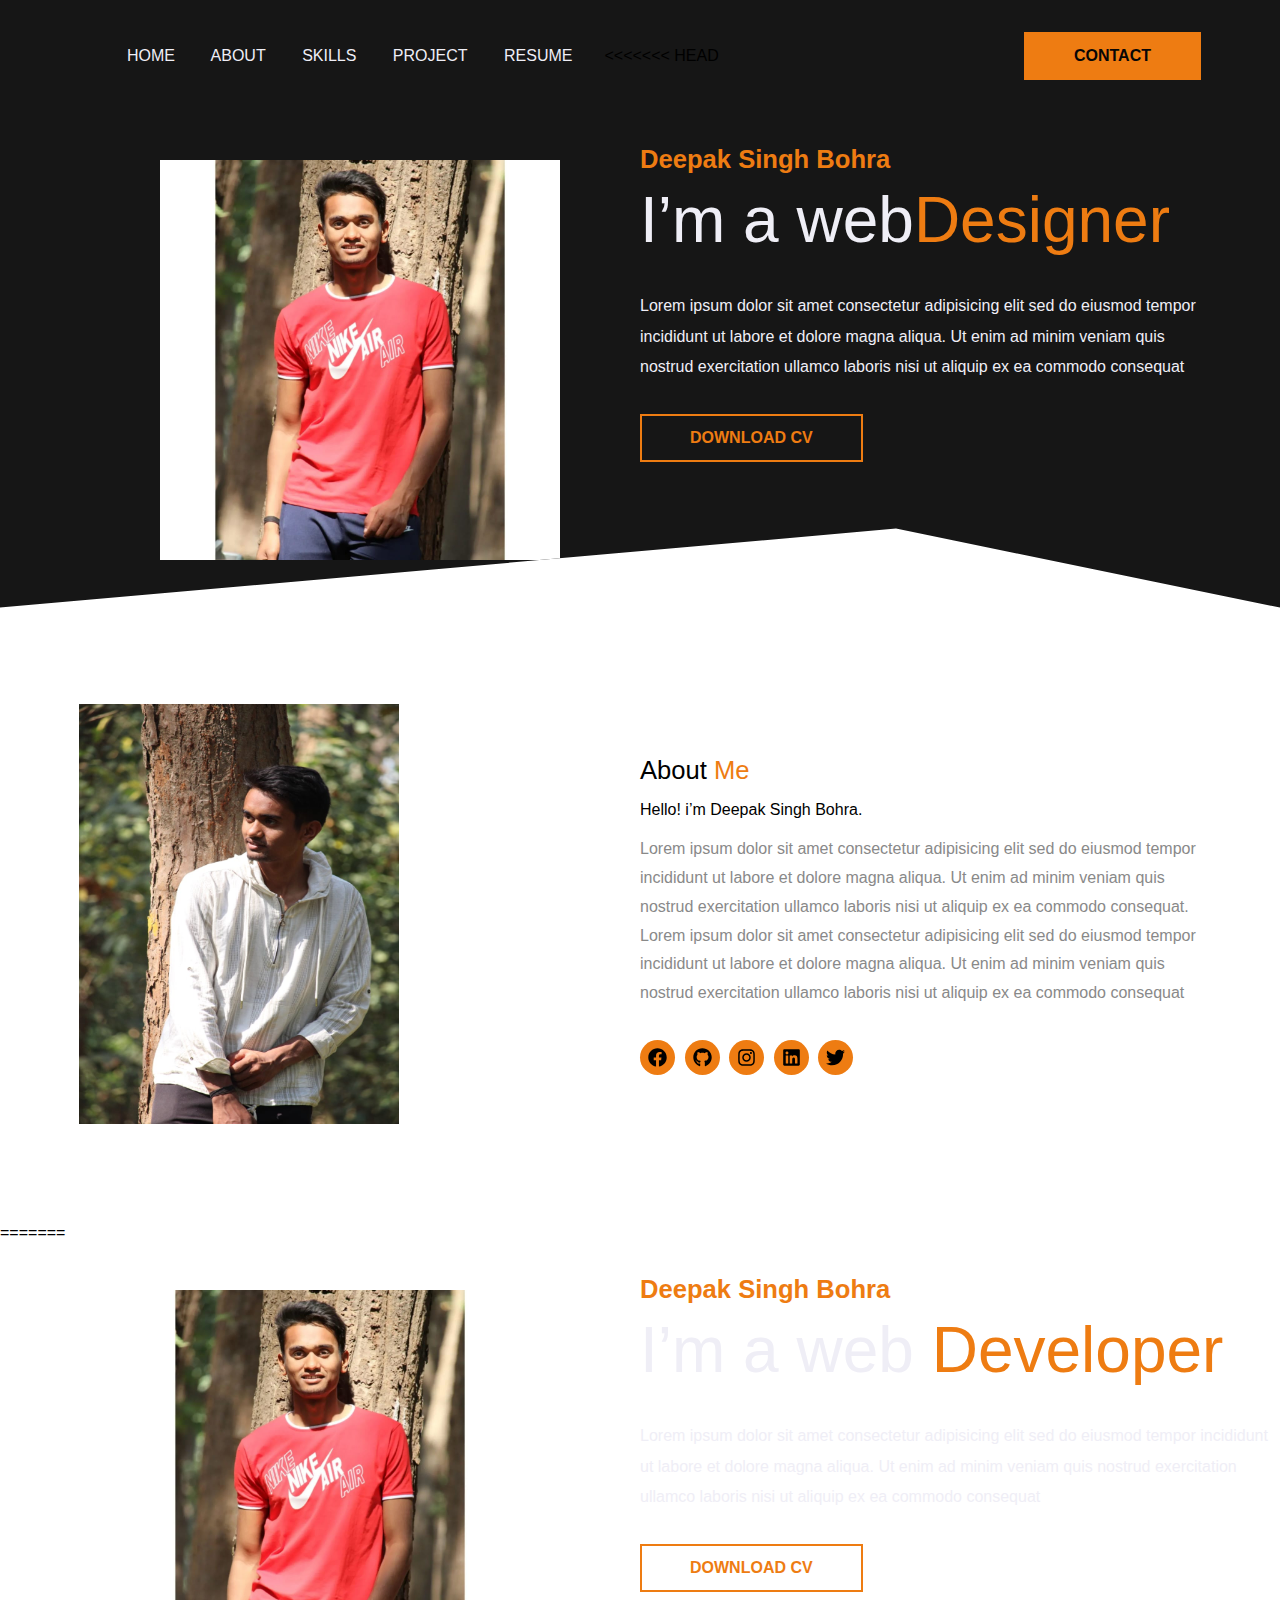
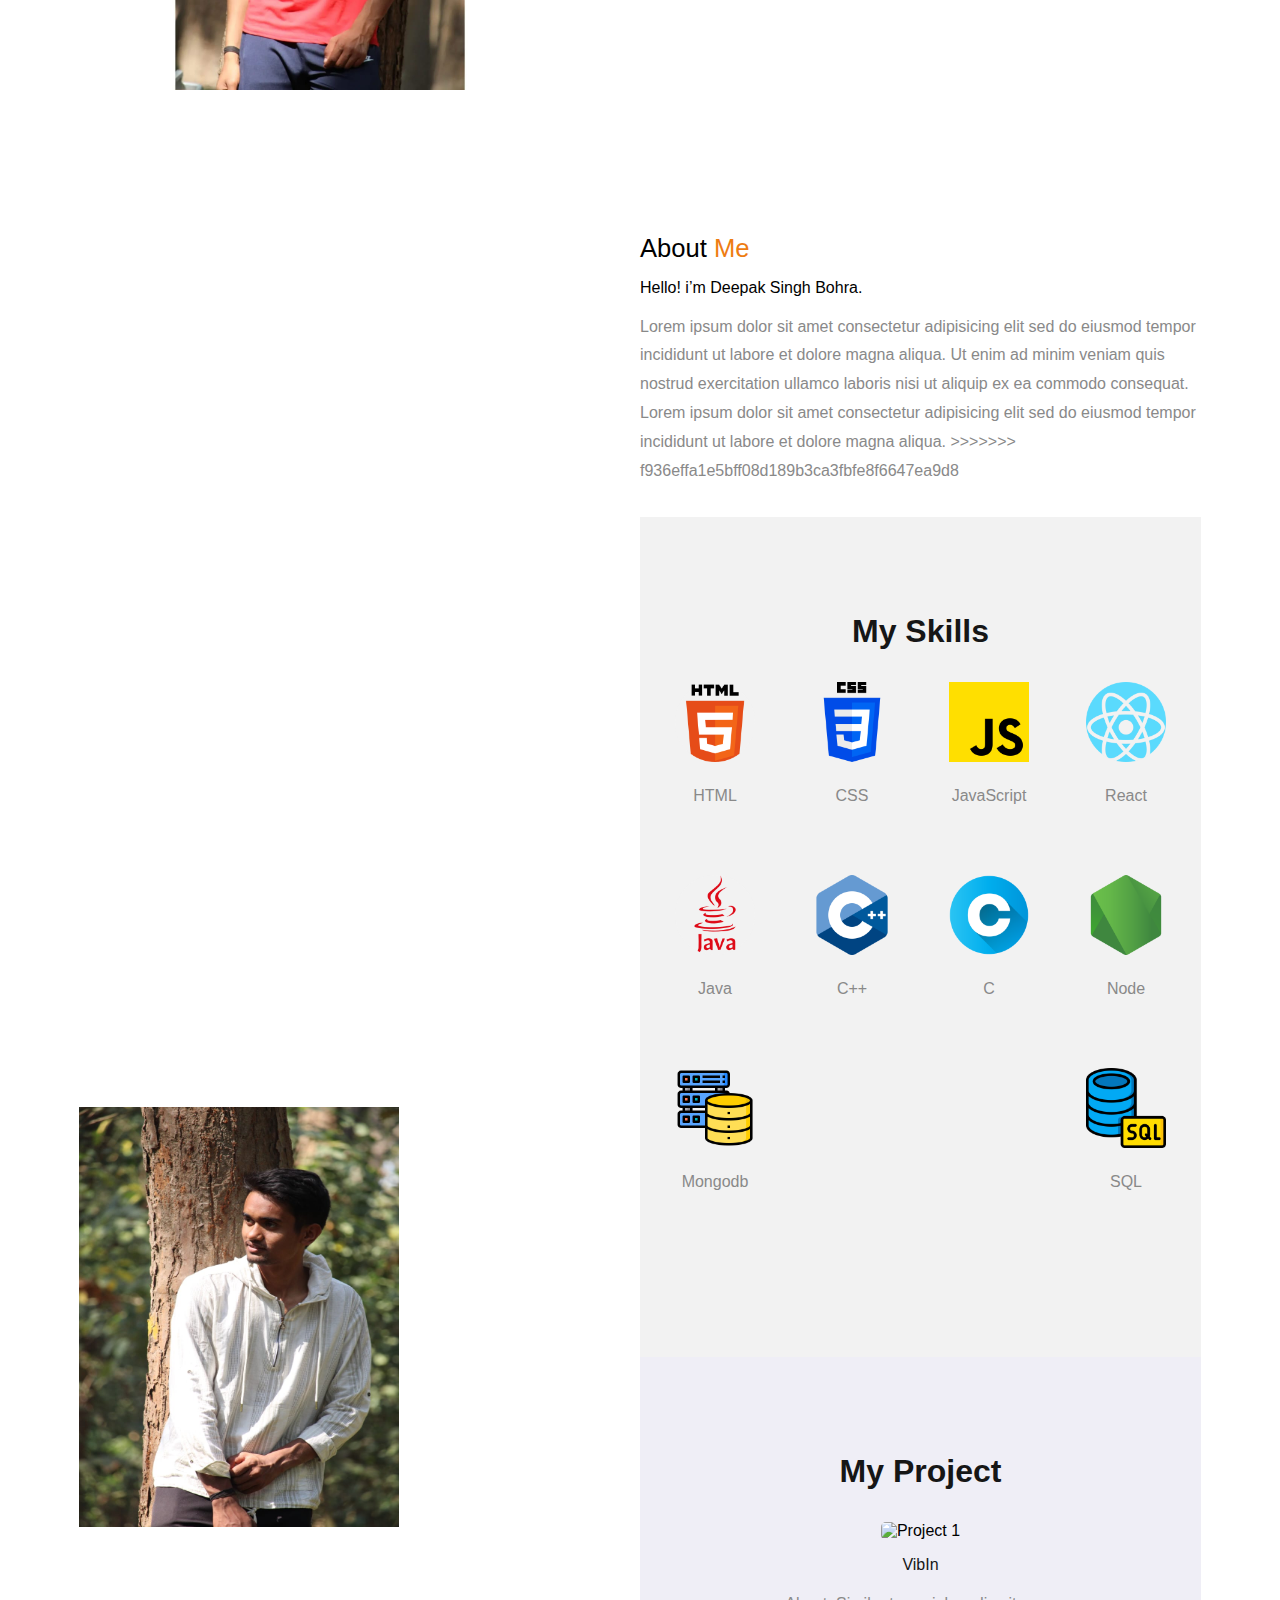
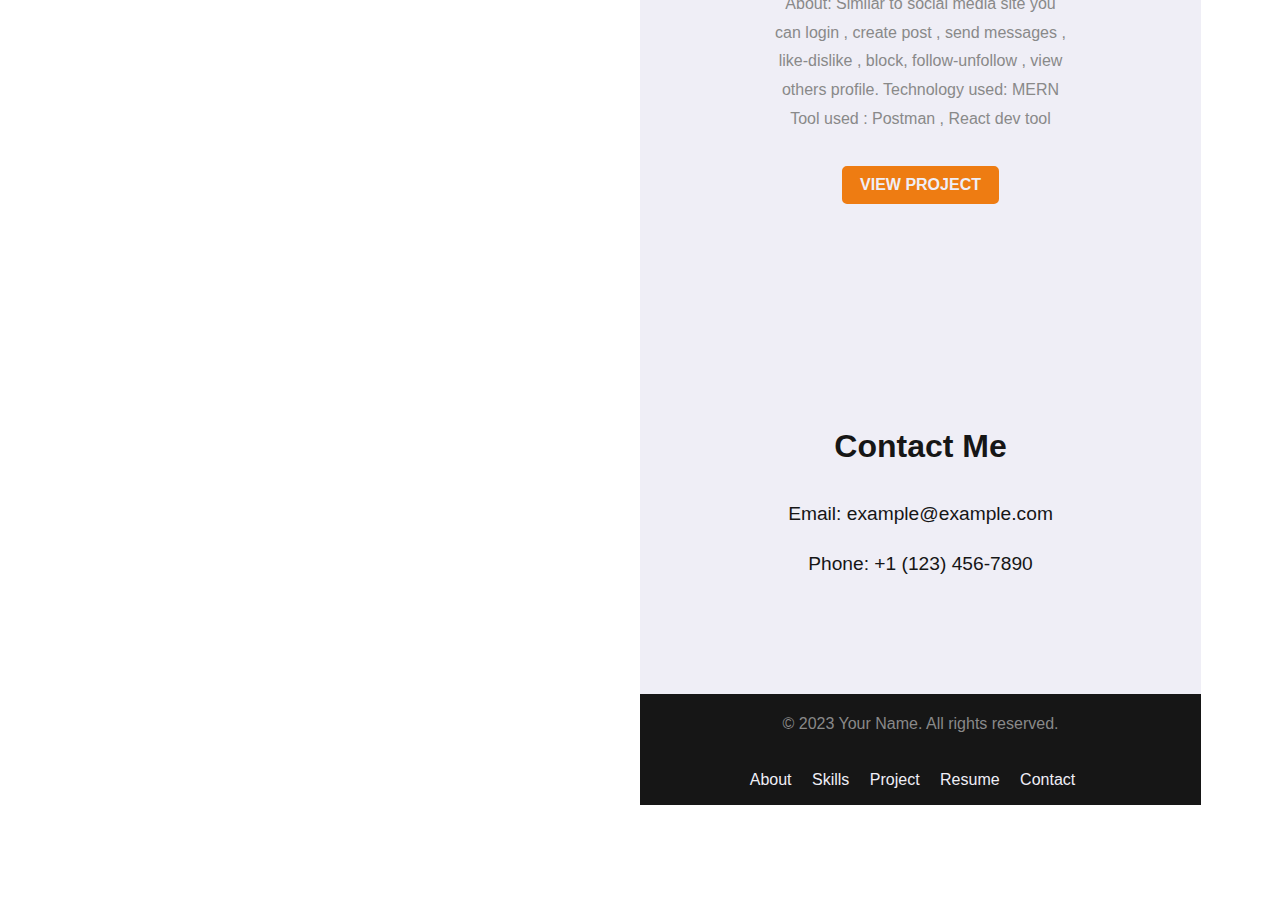
==== commit 67bfa521: "donne" ====
--- a/Level 1/Task 2/portfolio.html
+++ b/Level 1/Task 2/portfolio.html
@@ -23,6 +23,7 @@
             <a href="#project">Project</a>
             <a href="#resume">Resume</a>
           </div>
+<<<<<<< HEAD
         </div>
         <div class="right">
           <button class="btn btn-primary">Contact</button>
@@ -75,6 +76,42 @@
       </div>
     </div>
   </section>
+=======
+        </nav>
+        <div class="hero flex items-center justify-between">
+          <div class="left flex-1 flex justify-center">
+            <img src="./images/myp.jpeg" alt="" />
+          </div>
+          <div class="right flex-1">
+            <h6>Deepak Singh Bohra</h6>
+            <h1>I’m a web <span>Developer</span></h1>
+            <p>
+              Lorem ipsum dolor sit amet consectetur adipisicing elit sed do
+              eiusmod tempor incididunt ut labore et dolore magna aliqua. Ut
+              enim ad minim veniam quis nostrud exercitation ullamco laboris
+              nisi ut aliquip ex ea commodo consequat
+            </p>
+            <div>
+              <button class="btn btn-secondary">DOWNLOAD CV</button>
+            </div>
+          </div>
+        </div>
+      </div>
+    </header>
+    <section id="about" class="about">
+        <div class="container flex items-center about-inner-wrap">
+            <div class="flex-1">
+                <img class="about-me-img" src="./images/mypic2.jpeg" alt="">
+            </div>
+            <div class="flex-1 right">
+                <h1>About <span>Me</span></h1>
+                <h3>Hello! i’m Deepak Singh Bohra.</h3>
+                <p>Lorem ipsum dolor sit amet consectetur adipisicing elit sed do eiusmod tempor incididunt ut
+                    labore et
+                    dolore magna aliqua. Ut enim ad minim veniam quis nostrud exercitation ullamco laboris nisi ut
+                    aliquip ex ea commodo consequat. Lorem ipsum dolor sit amet consectetur adipisicing elit sed do
+                    eiusmod tempor incididunt ut labore et dolore magna aliqua.
+>>>>>>> f936effa1e5bff08d189b3ca3fbfe8f6647ea9d8
 
   <!-- skills section -->
 
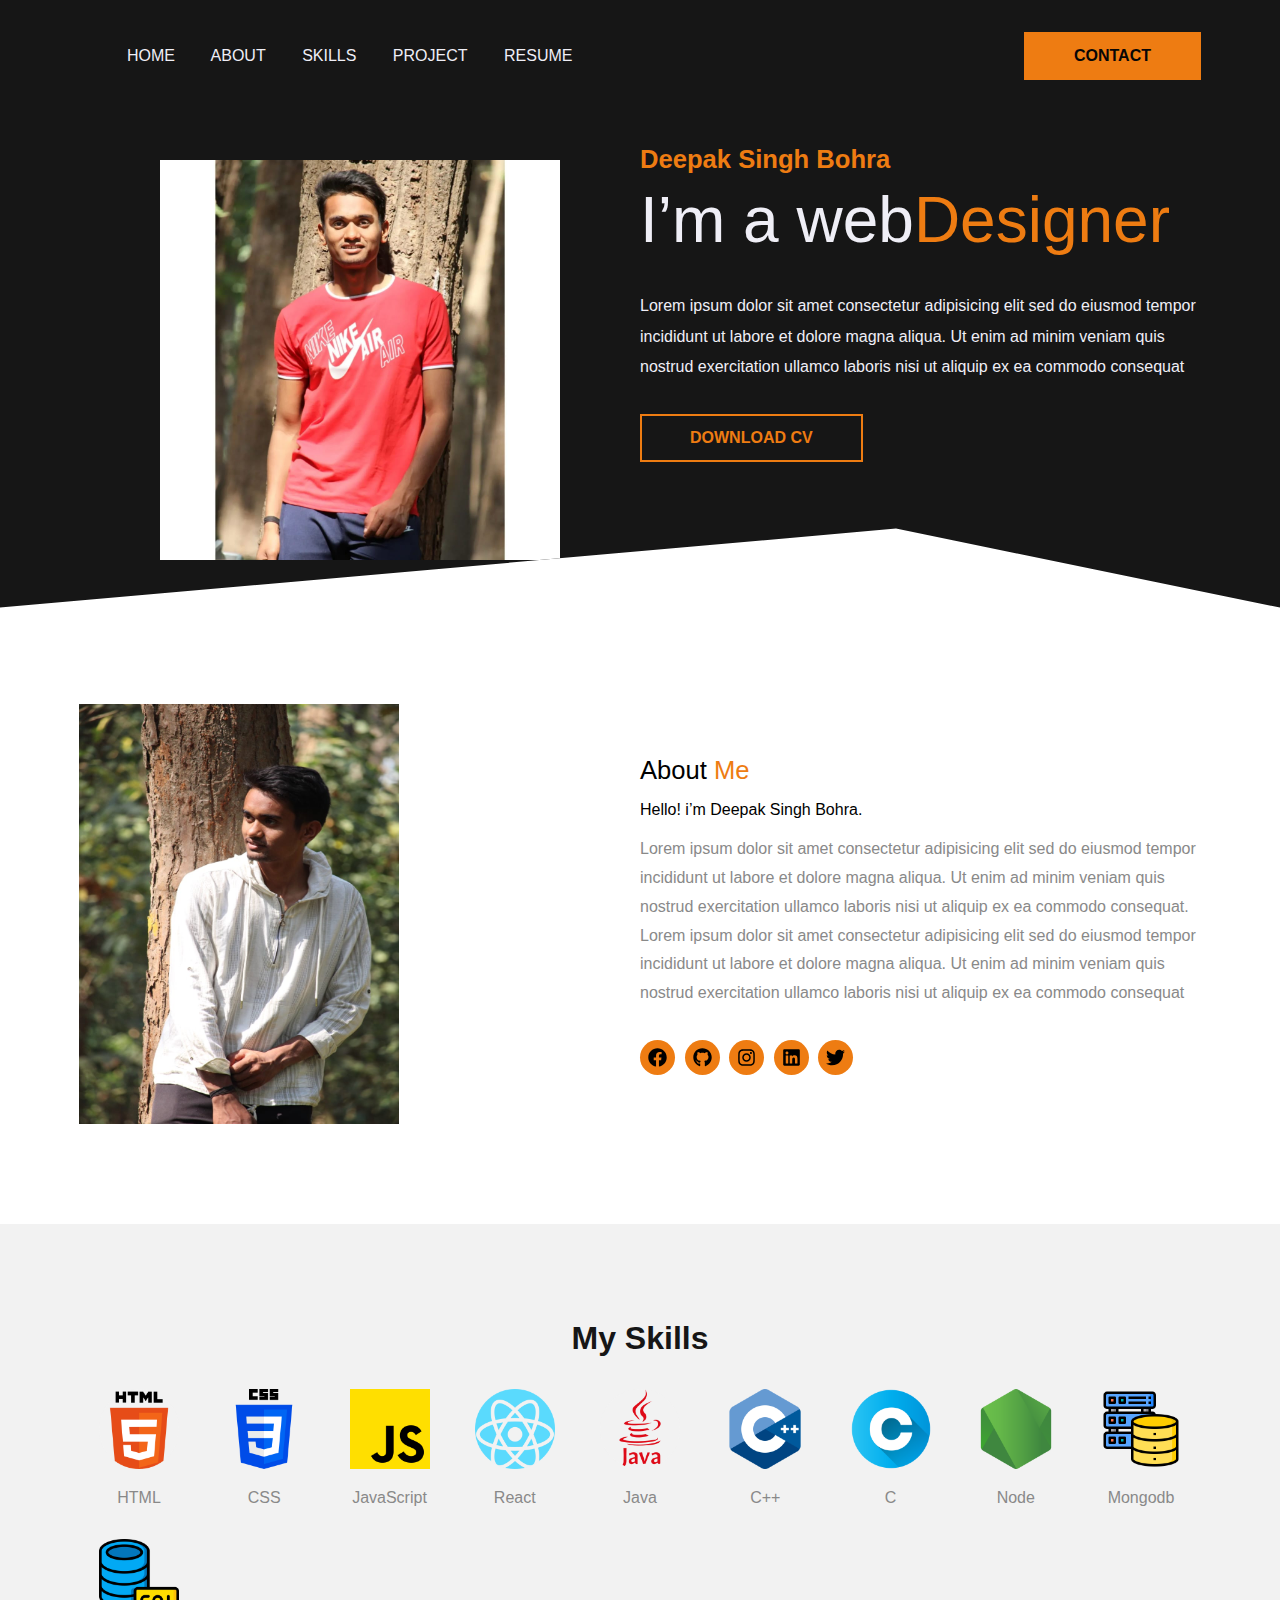
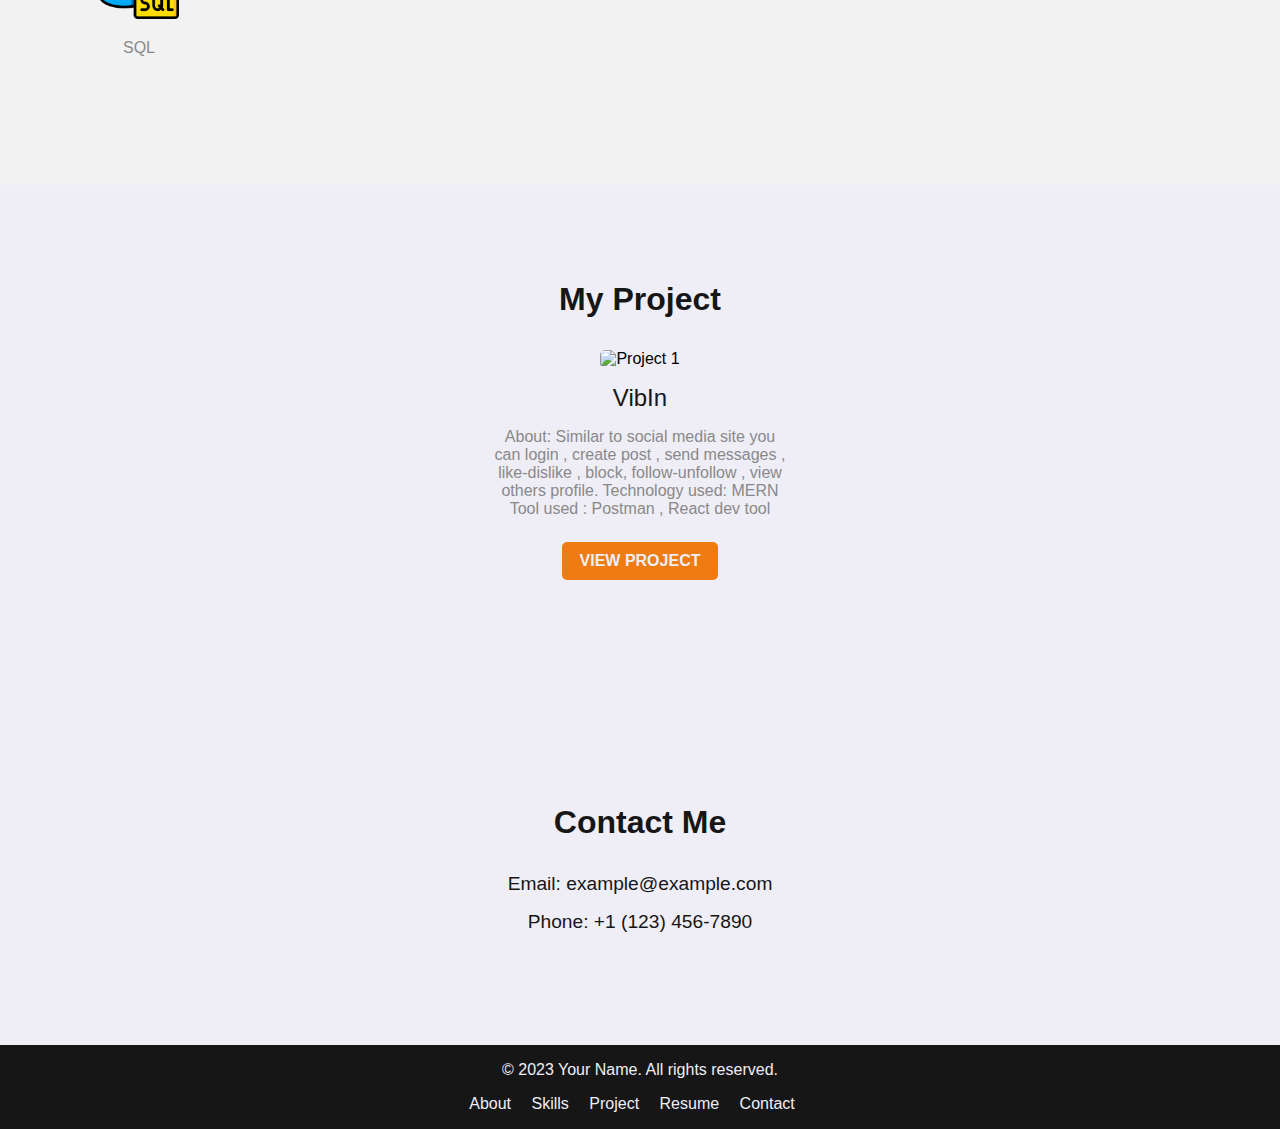
==== commit 4d62899d: "done" ====
--- a/Level 1/Task 2/portfolio.html
+++ b/Level 1/Task 2/portfolio.html
@@ -23,7 +23,6 @@
             <a href="#project">Project</a>
             <a href="#resume">Resume</a>
           </div>
-<<<<<<< HEAD
         </div>
         <div class="right">
           <button class="btn btn-primary">Contact</button>
@@ -76,42 +75,6 @@
       </div>
     </div>
   </section>
-=======
-        </nav>
-        <div class="hero flex items-center justify-between">
-          <div class="left flex-1 flex justify-center">
-            <img src="./images/myp.jpeg" alt="" />
-          </div>
-          <div class="right flex-1">
-            <h6>Deepak Singh Bohra</h6>
-            <h1>I’m a web <span>Developer</span></h1>
-            <p>
-              Lorem ipsum dolor sit amet consectetur adipisicing elit sed do
-              eiusmod tempor incididunt ut labore et dolore magna aliqua. Ut
-              enim ad minim veniam quis nostrud exercitation ullamco laboris
-              nisi ut aliquip ex ea commodo consequat
-            </p>
-            <div>
-              <button class="btn btn-secondary">DOWNLOAD CV</button>
-            </div>
-          </div>
-        </div>
-      </div>
-    </header>
-    <section id="about" class="about">
-        <div class="container flex items-center about-inner-wrap">
-            <div class="flex-1">
-                <img class="about-me-img" src="./images/mypic2.jpeg" alt="">
-            </div>
-            <div class="flex-1 right">
-                <h1>About <span>Me</span></h1>
-                <h3>Hello! i’m Deepak Singh Bohra.</h3>
-                <p>Lorem ipsum dolor sit amet consectetur adipisicing elit sed do eiusmod tempor incididunt ut
-                    labore et
-                    dolore magna aliqua. Ut enim ad minim veniam quis nostrud exercitation ullamco laboris nisi ut
-                    aliquip ex ea commodo consequat. Lorem ipsum dolor sit amet consectetur adipisicing elit sed do
-                    eiusmod tempor incididunt ut labore et dolore magna aliqua.
->>>>>>> f936effa1e5bff08d189b3ca3fbfe8f6647ea9d8
 
   <!-- skills section -->
 
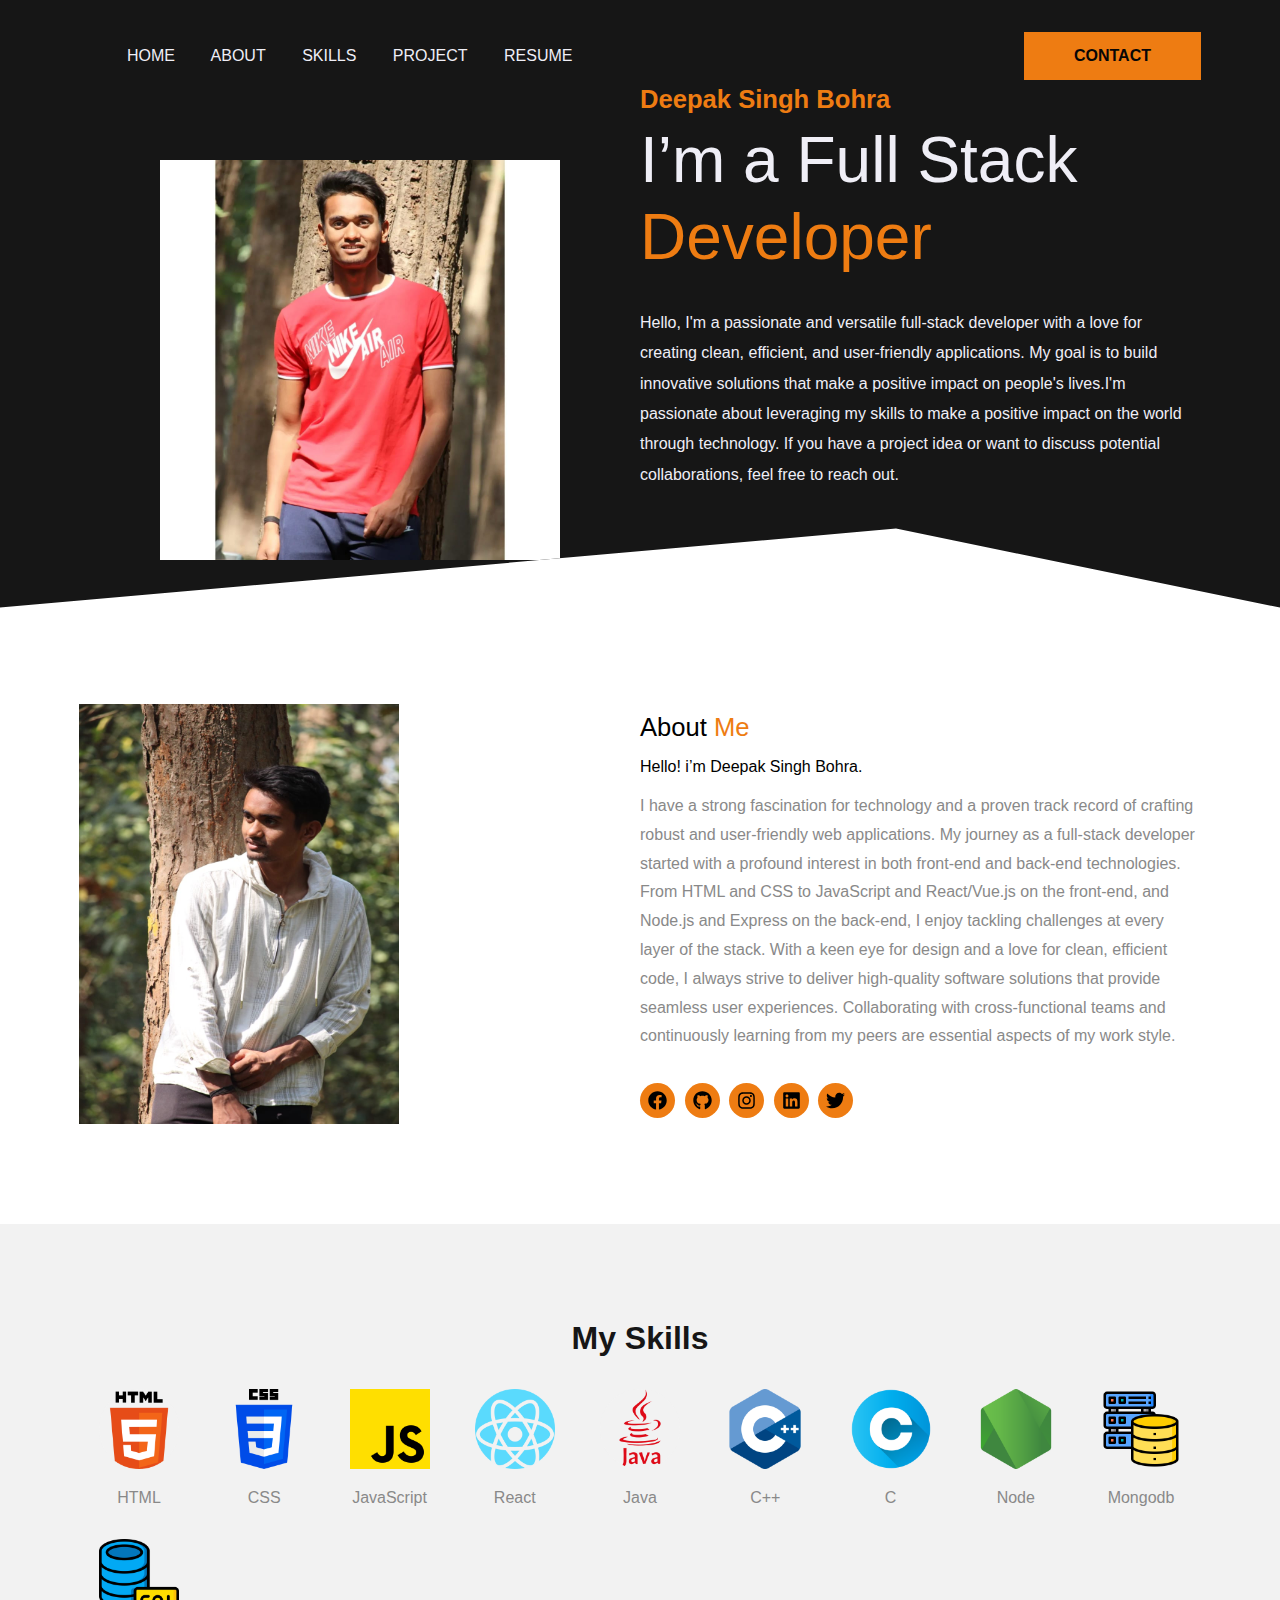
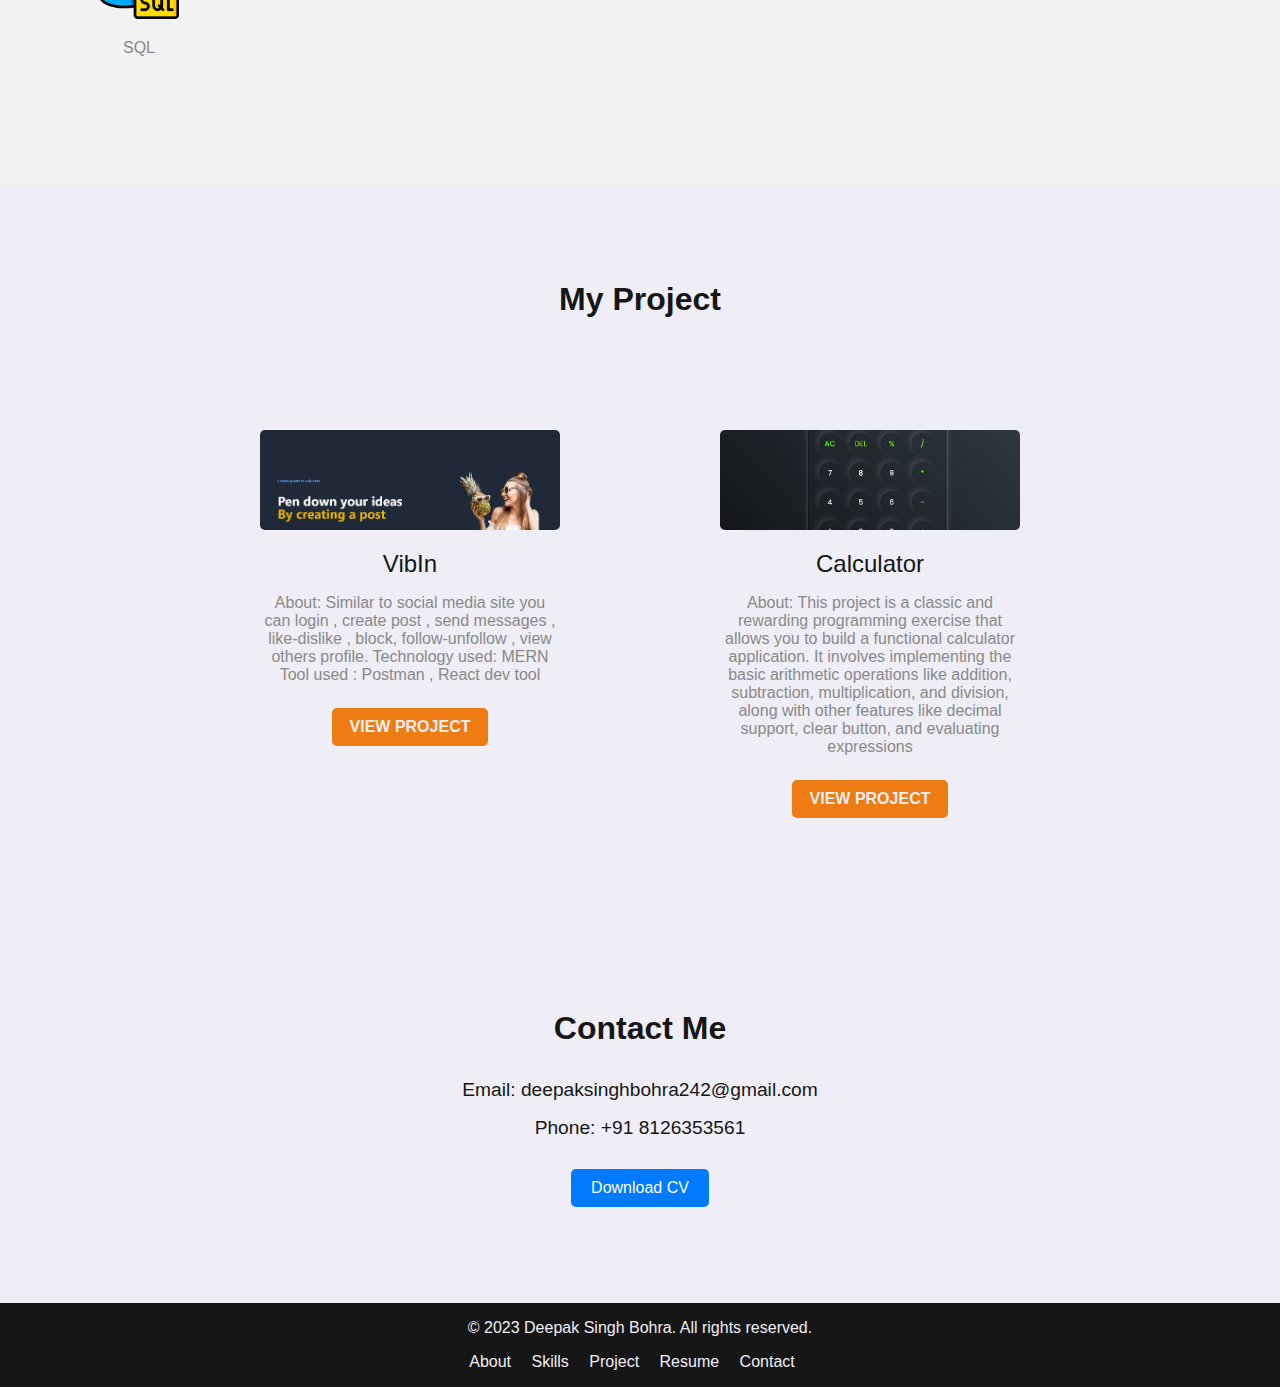
==== commit d10e61ab: "completed" ====
--- a/Level 1/Task 2/portfolio.html
+++ b/Level 1/Task 2/portfolio.html
@@ -34,16 +34,14 @@
         </div>
         <div class="right flex-1">
           <h6>Deepak Singh Bohra</h6>
-          <h1>I’m a web<span>Designer</span></h1>
+          <h1>I’m a Full Stack <span>Developer</span></h1>
           <p>
-            Lorem ipsum dolor sit amet consectetur adipisicing elit sed do
-            eiusmod tempor incididunt ut labore et dolore magna aliqua. Ut
-            enim ad minim veniam quis nostrud exercitation ullamco laboris
-            nisi ut aliquip ex ea commodo consequat
+            Hello, I'm a passionate and versatile full-stack developer with a love for creating clean, efficient, and
+            user-friendly applications. My goal is to build innovative solutions that make a positive impact on people's
+            lives.I'm passionate about leveraging my skills to make a positive impact on the world through technology.
+            If you have a project idea or want to discuss potential collaborations, feel free to reach out.
+
           </p>
-          <div>
-            <button class="btn btn-secondary">DOWNLOAD CV</button>
-          </div>
         </div>
       </div>
     </div>
@@ -57,13 +55,16 @@
         <h1>About <span>Me</span></h1>
         <h3>Hello! i’m Deepak Singh Bohra.</h3>
         <p>
-          Lorem ipsum dolor sit amet consectetur adipisicing elit sed do
-          eiusmod tempor incididunt ut labore et dolore magna aliqua. Ut enim
-          ad minim veniam quis nostrud exercitation ullamco laboris nisi ut
-          aliquip ex ea commodo consequat. Lorem ipsum dolor sit amet
-          consectetur adipisicing elit sed do eiusmod tempor incididunt ut
-          labore et dolore magna aliqua. Ut enim ad minim veniam quis nostrud
-          exercitation ullamco laboris nisi ut aliquip ex ea commodo consequat
+          I have a strong fascination for technology and a proven track record of crafting robust and user-friendly web
+          applications.
+          My journey as a full-stack developer started with a profound interest in both front-end and back-end
+          technologies. From HTML and CSS to JavaScript and React/Vue.js on the front-end, and Node.js and Express on
+          the back-end, I enjoy tackling challenges at every layer of the stack.
+          With a keen eye for design and a love for clean, efficient code, I always strive to deliver high-quality
+          software solutions that provide seamless user experiences. Collaborating with cross-functional teams and
+          continuously learning from my peers are essential aspects of my work style.
+
+
         </p>
         <div class="social">
           <a href="#"><img src="./icons/facebook.svg" alt="" /></a>
@@ -133,7 +134,7 @@
       <h1>My Project</h1>
       <div class="project-list">
         <div class="project-item">
-          <img src="" alt="Project 1" />
+          <img src="./images/project.png" alt="Project 1" />
           <h3>VibIn</h3>
           <p>
             About: Similar to social media site you can login ,
@@ -142,7 +143,19 @@
             Technology used: MERN
             Tool used : Postman , React dev tool
           </p>
-          <a href="#" class="btn btn-secondary">View Project</a>
+          <a href="https://github.com/deepaksinghbohra242/Minor" class="btn btn-secondary">View Project</a>
+        </div>
+        <div class="project-item">
+          <img src="./images/calc.png" alt="Project 2" />
+          <h3>Calculator</h3>
+          <p>
+            About: This project is a classic and rewarding programming exercise that allows you to build a
+            functional calculator application. It involves implementing the basic arithmetic operations like addition,
+            subtraction, multiplication, and division, along with other features like decimal support, clear button, and
+            evaluating expressions
+          </p>
+          <a href="https://github.com/deepaksinghbohra242/CODSOFT/blob/master/Level%201/Task%203/calc.html"
+            class="btn btn-secondary">View Project</a>
         </div>
       </div>
   </section>
@@ -154,15 +167,20 @@
     <div class="container">
       <h1>Contact Me</h1>
       <div class="contact-info">
-        <p>Email: example@example.com</p>
-        <p>Phone: +1 (123) 456-7890</p>
+        <p>Email: deepaksinghbohra242@gmail.com</p>
+        <p>Phone: +91 8126353561</p>
+        <div class="download-section">
+          <a class="download-button" href="./images/resume.pdf" download="Deepak_resume.pdf">
+            Download CV
+          </a>
+        </div>
       </div>
     </div>
   </section>
 
   <footer class="footer">
     <div class="container">
-      <p>&copy; 2023 Your Name. All rights reserved.</p>
+      <p>&copy; 2023 Deepak Singh Bohra. All rights reserved.</p>
       <div class="footer-links">
         <a href="#about">About</a>
         <a href="#skills">Skills</a>
@@ -173,10 +191,6 @@
       </div>
     </div>
   </footer>
-
-
-
-
 </body>
 
 </html>--- a/Level 1/Task 2/css/style.css
+++ b/Level 1/Task 2/css/style.css
@@ -206,12 +206,13 @@
   .project-item {
     text-align: center;
     width: 300px;
-    margin-bottom: 2rem;
+    margin: 5rem;
+    margin-bottom: 0rem;
   }
   
   .project-item img {
     width: 100%;
-    max-height: 200px;
+    max-height: 100px;
     object-fit: cover;
     border-radius: 5px;
     margin-bottom: 1rem;
@@ -280,6 +281,7 @@
   }
 
   
+  
 /* contact.css */
 section.contact {
     background-color: var(--pure);
@@ -300,6 +302,23 @@
     margin-bottom: 1rem;
   }
 
+  .download-section {
+    text-align: center;
+    margin-top: 30px;
+  }
+  .download-button {
+    display: inline-block;
+    padding: 10px 20px;
+    background-color: #007bff;
+    color: #fff;
+    text-decoration: none;
+    border-radius: 5px;
+    font-size: 16px;
+  }
+  .download-button:hover {
+    background-color: #0056b3;
+  }
+
   
 /* footer.css */
 footer.footer {
